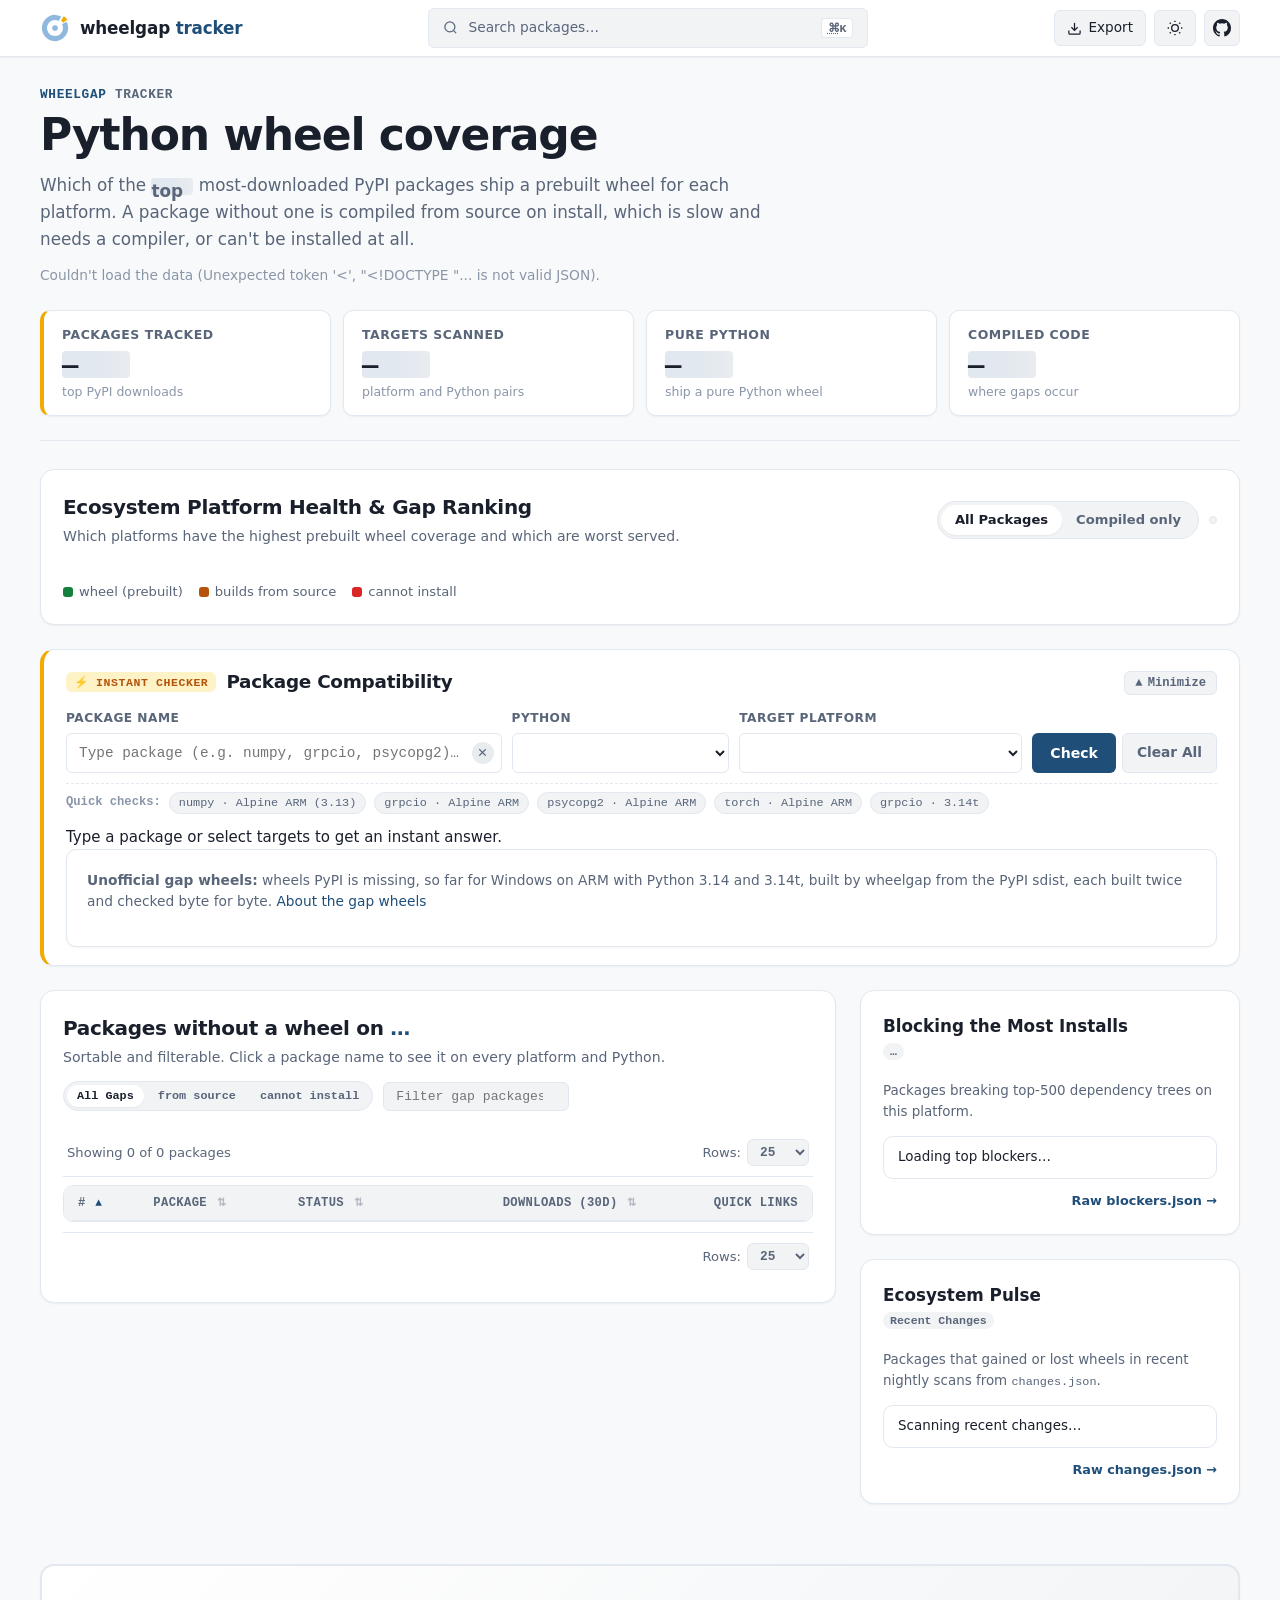
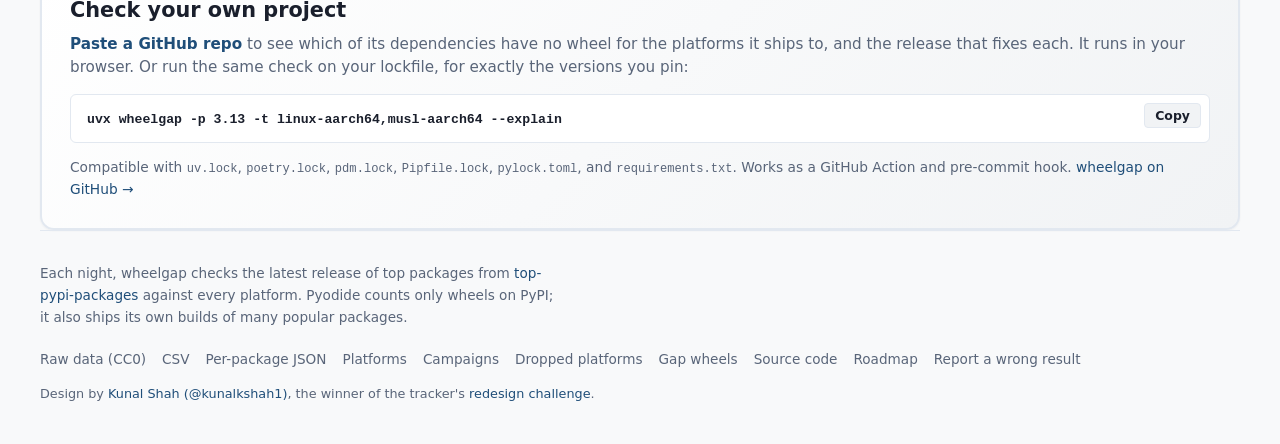
==== site/index.html @ 8df3d53a "feat: publish and display packages blocking the most top-500 installs (#93)" ====
<!doctype html>
<html lang="en">
<head>
  <meta charset="utf-8">
  <meta name="viewport" content="width=device-width, initial-scale=1">
  <meta http-equiv="Content-Security-Policy" content="default-src 'self'; img-src 'self' data:; style-src 'self' 'unsafe-inline'; script-src 'self'; connect-src 'self'; base-uri 'none'; form-action 'none'">
  <title>Python Wheel Coverage</title>
  <meta name="description" content="Which of the top 5,000 PyPI packages ship a prebuilt wheel for Linux ARM, Alpine, Windows on ARM, macOS, free-threaded Python and Pyodide. Updated nightly by wheelgap.">
  <link rel="stylesheet" href="home.css">
  <link rel="icon" href="favicon.svg" type="image/svg+xml">
  <link rel="apple-touch-icon" href="apple-touch-icon.png">
  <meta property="og:type" content="website">
  <meta property="og:title" content="Python Wheel Coverage">
  <meta property="og:description" content="Which of the top 5,000 PyPI packages ship a prebuilt wheel for Linux ARM, Alpine, Windows on ARM, macOS, free-threaded Python and Pyodide. Updated nightly.">
  <meta property="og:url" content="https://wheelgap.github.io/tracker/">
  <meta property="og:image" content="https://wheelgap.github.io/tracker/og.png">
  <meta property="og:image:width" content="1280">
  <meta property="og:image:height" content="640">
  <meta property="og:image:alt" content="wheelgap tracker: wheel coverage for the 5,000 most downloaded PyPI packages, across 42 platforms and Pythons.">
  <meta name="twitter:card" content="summary_large_image">
</head>
<body>
  <!-- Accessibility skip link -->
  <a href="#health-hub" class="skip-link">Skip to main content</a>

  <!-- Top Sticky Navigation Bar -->
  <header class="topbar">
    <div class="topbar-inner">
      <div class="brand">
        <a href="https://github.com/wheelgap/wheelgap" class="logo-link" title="wheelgap on GitHub">
          <svg class="brand-icon" viewBox="0 0 64 64" width="30" height="30" aria-hidden="true">
            <path d="M56.72,18.85 A28,28 0 1 1 45.15,7.28 L39.98,16.99 A17,17 0 1 0 47.01,24.02 Z" fill="#8fb8de"/>
            <path d="M50.86,6.99 A28,28 0 0 1 58.41,14.54 L49.29,20.69 A17,17 0 0 0 44.71,16.11 Z" fill="#f2a900"/>
            <circle cx="32" cy="32" r="6" fill="#8fb8de"/>
          </svg>
          <span class="brand-title">wheelgap <strong>tracker</strong></span>
        </a>
      </div>

      <!-- Quick Command Search Trigger -->
      <button class="cmd-trigger" id="cmd-trigger" type="button" aria-label="Search packages (Press Cmd+K or Ctrl+K)">
        <svg width="15" height="15" viewBox="0 0 24 24" fill="none" stroke="currentColor" stroke-width="2" aria-hidden="true">
          <circle cx="11" cy="11" r="8"/><line x1="21" y1="21" x2="16.65" y2="16.65"/>
        </svg>
        <span class="cmd-trigger-text">Search packages…</span>
        <kbd class="shortcut-kbd"><abbr title="Command or Control">⌘</abbr>K</kbd>
      </button>

      <!-- Utility Actions -->
      <div class="topbar-actions">
        <button class="action-btn" id="export-btn" type="button" title="Export data as CSV or JSON" aria-label="Export data">
          <svg width="15" height="15" viewBox="0 0 24 24" fill="none" stroke="currentColor" stroke-width="2" aria-hidden="true">
            <path d="M21 15v4a2 2 0 0 1-2 2H5a2 2 0 0 1-2-2v-4"/><polyline points="7 10 12 15 17 10"/><line x1="12" y1="15" x2="12" y2="3"/>
          </svg>
          <span class="action-label">Export</span>
        </button>

        <button class="action-btn" id="theme-toggle" type="button" title="Toggle dark/light theme" aria-label="Toggle theme">
          <svg id="theme-icon-sun" width="16" height="16" viewBox="0 0 24 24" fill="none" stroke="currentColor" stroke-width="2" aria-hidden="true">
            <circle cx="12" cy="12" r="5"/><line x1="12" y1="1" x2="12" y2="3"/><line x1="12" y1="21" x2="12" y2="23"/><line x1="4.22" y1="4.22" x2="5.64" y2="5.64"/><line x1="18.36" y1="18.36" x2="19.78" y2="19.78"/><line x1="1" y1="12" x2="3" y2="12"/><line x1="21" y1="12" x2="23" y2="12"/><line x1="4.22" y1="19.78" x2="5.64" y2="18.36"/><line x1="18.36" y1="5.64" x2="19.78" y2="4.22"/>
          </svg>
          <svg id="theme-icon-moon" width="16" height="16" viewBox="0 0 24 24" fill="none" stroke="currentColor" stroke-width="2" aria-hidden="true" style="display:none">
            <path d="M21 12.79A9 9 0 1 1 11.21 3 7 7 0 0 0 21 12.79z"/>
          </svg>
        </button>

        <a class="action-btn icon-only" href="https://github.com/wheelgap/tracker" target="_blank" rel="noopener" title="Source repository on GitHub" aria-label="GitHub Repository">
          <svg width="18" height="18" viewBox="0 0 24 24" fill="currentColor" aria-hidden="true">
            <path d="M12 0C5.37 0 0 5.37 0 12c0 5.3 3.44 9.8 8.2 11.39.6.11.82-.26.82-.58v-2.03c-3.34.73-4.04-1.61-4.04-1.61-.55-1.39-1.34-1.76-1.34-1.76-1.09-.75.08-.73.08-.73 1.21.08 1.85 1.24 1.85 1.24 1.07 1.84 2.81 1.31 3.5 1 .11-.78.42-1.31.76-1.61-2.67-.3-5.47-1.33-5.47-5.93 0-1.31.47-2.38 1.24-3.22-.12-.3-.54-1.52.12-3.18 0 0 1.01-.32 3.3 1.23a11.5 11.5 0 0 1 6.02 0c2.28-1.55 3.29-1.23 3.29-1.23.66 1.66.24 2.88.12 3.18.77.84 1.24 1.91 1.24 3.22 0 4.61-2.81 5.63-5.48 5.92.43.37.81 1.1.81 2.22v3.29c0 .32.22.7.82.58A12 12 0 0 0 24 12c0-6.63-5.37-12-12-12z"/>
          </svg>
        </a>
      </div>
    </div>
  </header>

  <div class="wrap main-wrap">
    <!-- Header Hero -->
    <header class="hero">
      <div class="hero-content">
        <p class="eyebrow"><a href="https://github.com/wheelgap/wheelgap">wheelgap</a> tracker</p>
        <h1 class="hero-title">Python wheel coverage</h1>
        <p class="lede">Which of the <strong id="n-packages"><span class="skeleton-text">top</span></strong> most-downloaded PyPI packages ship a prebuilt wheel for each platform. A package without one is compiled from source on install, which is slow and needs a compiler, or can't be installed at all.</p>
        <p class="meta" id="meta">Fetching scan data…</p>
        <p class="meta agreement-banner" id="agreement" hidden></p>
      </div>

      <!-- Live Executive KPI Summary Cards (All 100% Dynamically Calculated) -->
      <div class="kpi-grid" id="kpi-grid">
        <div class="kpi-card highlight">
          <span class="kpi-label">Packages Tracked</span>
          <span class="kpi-val" id="kpi-packages"><span class="skeleton-text">—</span></span>
          <span class="kpi-sub">top PyPI downloads</span>
        </div>
        <div class="kpi-card">
          <span class="kpi-label">Targets Scanned</span>
          <span class="kpi-val" id="kpi-targets"><span class="skeleton-text">—</span></span>
          <span class="kpi-sub" id="kpi-targets-sub">platform and Python pairs</span>
        </div>
        <div class="kpi-card">
          <span class="kpi-label">Pure Python</span>
          <span class="kpi-val" id="kpi-pure"><span class="skeleton-text">—</span></span>
          <span class="kpi-sub" id="kpi-pure-pct">ship a pure Python wheel</span>
        </div>
        <div class="kpi-card">
          <span class="kpi-label">Compiled Code</span>
          <span class="kpi-val" id="kpi-compiled"><span class="skeleton-text">—</span></span>
          <span class="kpi-sub">where gaps occur</span>
        </div>
      </div>
    </header>

    <main>
      <!-- ====================================================================
           1. ECOSYSTEM HEALTH HUB & WORST-SERVED LEADERBOARD
           "High-level overall view at first glance"
           ==================================================================== -->
      <section class="panel-card health-hub-panel" id="health-hub" aria-labelledby="overview-title">
        <div class="section-head flex-wrap">
          <div class="title-with-desc">
            <h2 id="overview-title">Ecosystem Platform Health & Gap Ranking</h2>
            <p class="section-sub" id="pure-note">Which platforms have the highest prebuilt wheel coverage and which are worst served.</p>
          </div>

          <div class="matrix-controls-row">
            <!-- Universe Toggle -->
            <div class="view-toggles" role="group" aria-label="Matrix universe toggle">
              <button type="button" class="toggle-btn active" id="btn-show-all" aria-pressed="true">All Packages</button>
              <button type="button" class="toggle-btn" id="btn-show-compiled" aria-pressed="false">Compiled only</button>
            </div>

            <!-- Python Version Tabs -->
            <div class="tabs" role="tablist" aria-label="Python version selector" id="python-tabs">
              <!-- Dynamically populated -->
            </div>
          </div>
        </div>

        <!-- Ranked Platform Cards Deck (Ranked Worst to Best Served) -->
        <div class="platform-leaderboard" id="platform-leaderboard" aria-live="polite">
          <!-- Dynamically populated with cards ranked by coverage/gaps -->
        </div>

        <!-- Status Legend with Dual Cues -->
        <div class="legend" aria-label="Status legend">
          <span class="legend-tag tag-wheel"><i class="sw sw-wheel" aria-hidden="true"></i> wheel (prebuilt)</span>
          <span class="legend-tag tag-bundled" id="legend-bundled" hidden><i class="sw sw-bundled" aria-hidden="true"></i> bundled (Pyodide build)</span>
          <span class="legend-tag tag-source"><i class="sw sw-source" aria-hidden="true"></i> builds from source</span>
          <span class="legend-tag tag-missing"><i class="sw sw-missing" aria-hidden="true"></i> cannot install</span>
        </div>
        <p class="section-sub spark-note" id="trend-note"></p>

      </section>

      <!-- ====================================================================
           2. STREAMLINED INSTANT ANSWER OMNI-CHECKER (Collapsible One-Liner Info)
           "Does numpy have a wheel for Alpine ARM on Python 3.13?" -> Answered in 2s
           ==================================================================== -->
      <section class="panel-card omni-panel" id="omni-checker" aria-labelledby="omni-title">
        <div class="omni-header">
          <div class="omni-title-wrap">
            <span class="omni-badge">⚡ Instant Checker</span>
            <h2 id="omni-title" class="omni-title">Package Compatibility</h2>
          </div>

          <!-- One-Liner Strip: Visible when minimized, showing selected package verdict & quick actions -->
          <div class="omni-minimized-summary" id="omni-minimized-summary" hidden>
            <!-- Populated dynamically with one-liner verdict & quick actions -->
          </div>

          <div class="omni-header-actions">
            <button type="button" class="omni-toggle-btn" id="omni-toggle-btn" aria-expanded="true" title="Minimize or expand instant checker controls">
              <span id="omni-toggle-icon">▲</span> <span id="omni-toggle-text">Minimize</span>
            </button>
          </div>
        </div>

        <div class="omni-collapsible-body" id="omni-body">
          <form class="omni-form" id="search-form">
            <!-- Package Search & Autocomplete with Clear Button (No heavy 5000-option datalist) -->
            <div class="omni-field omni-pkg-field">
              <label for="search" class="omni-label">Package Name</label>
              <div class="autocomplete-wrapper">
                <input id="search" placeholder="Type package (e.g. numpy, grpcio, psycopg2)…" autocomplete="off" spellcheck="false">
                <button type="button" class="search-clear-btn" id="search-clear-btn" aria-label="Clear package input" title="Clear input">✕</button>
                <div class="autocomplete-menu" id="search-autocomplete" hidden></div>
              </div>
            </div>

            <!-- Python Version Selector -->
            <div class="omni-field omni-py-field">
              <label for="omni-python-select" class="omni-label">Python</label>
              <select id="omni-python-select" class="omni-select" aria-label="Select Python version">
                <!-- Dynamically populated: 3.13, 3.14, 3.14t, 3.15, 3.15t -->
              </select>
            </div>

            <!-- Platform Selector -->
            <div class="omni-field omni-pl-field">
              <label for="omni-platform-select" class="omni-label">Target Platform</label>
              <select id="omni-platform-select" class="omni-select" aria-label="Select target platform">
                <!-- Dynamically populated: Alpine ARM64, Linux x86_64, Windows ARM64, etc. -->
              </select>
            </div>

            <!-- Look Up & Clear All Buttons -->
            <div class="omni-field omni-action-field">
              <label class="omni-label" style="visibility:hidden">Action</label>
              <div class="omni-actions-group">
                <button type="submit" class="btn-primary omni-btn" id="omni-submit-btn">Check</button>
                <button type="button" class="btn-secondary omni-btn omni-reset-btn" id="omni-reset-btn" title="Clear package and reset all filters">Clear All</button>
              </div>
            </div>
          </form>

          <!-- Fast Presets for Core Questions -->
          <div class="omni-presets" id="omni-presets">
            <span class="preset-label">Quick checks:</span>
            <button type="button" class="preset-chip" data-pkg="numpy" data-py="3.13" data-pl="musl-aarch64">numpy · Alpine ARM (3.13)</button>
            <button type="button" class="preset-chip" data-pkg="grpcio" data-py="3.13" data-pl="musl-aarch64">grpcio · Alpine ARM</button>
            <button type="button" class="preset-chip" data-pkg="psycopg2" data-py="3.13" data-pl="musl-aarch64">psycopg2 · Alpine ARM</button>
            <button type="button" class="preset-chip" data-pkg="torch" data-py="3.13" data-pl="musl-aarch64">torch · Alpine ARM</button>
            <button type="button" class="preset-chip" data-pkg="grpcio" data-py="3.14t" data-pl="musl-aarch64">grpcio · 3.14t</button>
          </div>

          <!-- The Instant Visual Answer Card (One-Liner / Compact High-Density Verdict) -->
          <div class="omni-answer-card" id="omni-answer" aria-live="polite">
            <div class="omni-answer-placeholder">Type a package or select targets to get an instant answer.</div>
          </div>
        </div>

        <aside class="card" aria-label="Unofficial gap wheels">
          <p class="sub"><strong>Unofficial gap wheels:</strong> wheels PyPI is missing, so far for Windows on ARM with
            Python 3.14 and 3.14t, built by wheelgap from the PyPI sdist, each built twice and checked byte for byte.
            <a href="https://wheelgap.github.io/wheels/">About the gap wheels</a></p>
        </aside>

        <!-- Standalone Matrix Card View (Expandable if requested) -->
        <div id="lookup" aria-live="polite"></div>
      </section>

      <!-- ====================================================================
           3. EXPLORER & ECOSYSTEM PULSE: Two-Column Split Layout
           Interactive Data Table with 2026 Enterprise Pagination + Recent Changes
           ==================================================================== -->
      <div class="content-split-grid">
        <!-- Package Gaps Data Table Section -->
        <section class="panel-card explorer-panel" aria-labelledby="gaps-title">
          <div class="section-head flex-wrap">
            <div class="title-with-desc">
              <h2 id="gaps-title">Packages without a wheel on <span id="gaps-platform" class="highlight-target">…</span></h2>
              <p class="section-sub">Sortable and filterable. Click a package name to see it on every platform and Python.</p>
            </div>

            <!-- Mobile Quick Tools (Merged into grid on mobile to save space) -->
            <div class="mobile-quick-toolbar" id="mobile-quick-toolbar">
              <span class="mobile-quick-label">Quick Links:</span>
              <a href="#agreement" class="mobile-quick-chip" id="mobile-link-pip">Pip Check</a>
              <a href="#pulse-title" class="mobile-quick-chip" id="mobile-link-pulse">Recent Changes</a>
              <a href="#health-hub" class="mobile-quick-chip" id="mobile-link-trends">Trends</a>
            </div>

            <!-- Table Filter Toolbar -->
            <div class="filter-toolbar">
              <div class="status-filter-pills" role="radiogroup" aria-label="Filter by gap status">
                <button type="button" class="pill-filter active" data-filter="all" aria-checked="true" id="filter-pill-all">All Gaps</button>
                <button type="button" class="pill-filter pill-source" data-filter="source" aria-checked="false" id="filter-pill-source">from source</button>
                <button type="button" class="pill-filter pill-missing" data-filter="missing" aria-checked="false" id="filter-pill-missing">cannot install</button>
              </div>
              <div class="table-search-box">
                <input type="search" id="gaps-search" placeholder="Filter gap packages by name…" aria-label="Filter gap packages by name" autocomplete="off" spellcheck="false">
              </div>
            </div>
          </div>

          <!-- Enterprise Pagination Controls (Top Bar) -->
          <div class="pagination-bar top-pagination" id="pagination-top">
            <span class="pagination-info" id="pagination-info-top">Showing 0 of 0 packages</span>
            <div class="pagination-controls" id="pagination-buttons-top"></div>
            <div class="page-size-selector">
              <label for="page-size-top">Rows:</label>
              <select id="page-size-top" class="page-size-select">
                <option value="25" selected>25</option>
                <option value="50">50</option>
                <option value="100">100</option>
                <option value="all">All</option>
              </select>
            </div>
          </div>

          <!-- The Table -->
          <div class="table-wrapper">
            <table class="packages-table" id="packages-table">
              <thead>
                <tr>
                  <th scope="col" class="th-rank sortable" data-sort="rank" aria-sort="ascending"># <span class="sort-icon">▲</span></th>
                  <th scope="col" class="th-name sortable" data-sort="name">Package <span class="sort-icon">⇅</span></th>
                  <th scope="col" class="th-status sortable" data-sort="status">Status <span class="sort-icon">⇅</span></th>
                  <th scope="col" class="th-dl sortable" data-sort="downloads" style="text-align:right">Downloads (30d) <span class="sort-icon">⇅</span></th>
                  <th scope="col" class="th-actions" style="text-align:right">Quick Links</th>
                </tr>
              </thead>
              <tbody id="gaps" aria-live="polite">
                <!-- Dynamically populated table rows -->
              </tbody>
            </table>
          </div>

          <!-- Enterprise Pagination Controls (Bottom Bar) -->
          <div class="pagination-bar bottom-pagination" id="pagination-bottom">
            <span class="pagination-info" id="pagination-info-bottom"></span>
            <div class="pagination-controls" id="pagination-buttons-bottom"></div>
            <div class="page-size-selector">
              <label for="page-size-bottom">Rows:</label>
              <select id="page-size-bottom" class="page-size-select">
                <option value="25" selected>25</option>
                <option value="50">50</option>
                <option value="100">100</option>
                <option value="all">All</option>
              </select>
            </div>
          </div>

          <!-- Legacy button hook for backward compatibility -->
          <button class="more visually-hidden" id="more" hidden>Show more</button>
        </section>

        <!-- Sidebar Column: Ecosystem Pulse & Top Blockers -->
        <aside class="sidebar-col">
          <!-- Top Install Blockers (#93) -->
          <section class="panel-card blockers-card" id="blockers-card" aria-labelledby="blockers-title">
            <div class="section-head">
              <div class="title-with-desc">
                <h3 id="blockers-title" class="sub-heading">Blocking the Most Installs</h3>
                <span class="time-badge" id="blockers-target-badge">…</span>
              </div>
            </div>
            <p class="pulse-note" id="blockers-note">Packages breaking top-500 dependency trees on this platform.</p>
            <ol class="pulse-feed blockers-feed" id="blockers-feed">
              <li class="feed-placeholder">Loading top blockers…</li>
            </ol>
            <div class="pulse-footer">
              <a href="data/blockers.json" class="pulse-link" target="_blank" rel="noopener">Raw blockers.json →</a>
            </div>
          </section>

          <!-- Ecosystem Pulse (Recent Changes Feed) -->
          <section class="panel-card pulse-card" aria-labelledby="pulse-title">
            <div class="section-head">
              <div class="title-with-desc">
                <h3 id="pulse-title" class="sub-heading">Ecosystem Pulse</h3>
                <span class="time-badge">Recent Changes</span>
              </div>
            </div>
            <p class="pulse-note">Packages that gained or lost wheels in recent nightly scans from <code>changes.json</code>.</p>
            <ol class="pulse-feed" id="pulse-feed">
              <li class="feed-placeholder">Scanning recent changes…</li>
            </ol>
            <div class="pulse-footer">
              <a href="data/changes.json" class="pulse-link" target="_blank" rel="noopener">Raw changes.json →</a>
            </div>
          </section>
        </aside>
      </div>

      <!-- Build lab (site/lab.js fills it in from data/lab.json) -->
      <section class="panel-card lab-panel" aria-labelledby="lab-title" id="lab-section" hidden>
        <h2 id="lab-title">Build lab: no wheel, but does it build?</h2>
        <p class="section-sub" id="lab-note"></p>
        <ul class="lab-summary" id="lab-summary"></ul>
        <div class="matrix-scroll"><table class="matrix lab-table" id="lab-table"></table></div>
      </section>

      <!-- Call to Action Banner -->
      <section class="cta-banner">
        <div class="cta-header">
          <h2>Check your own project</h2>
          <p><strong><a href="check/">Paste a GitHub repo</a></strong> to see which of its dependencies have no wheel for the platforms it ships to, and the release that fixes each. It runs in your browser. Or run the same check on your lockfile, for exactly the versions you pin:</p>
        </div>
        <div class="command-block">
          <code>uvx wheelgap -p 3.13 -t linux-aarch64,musl-aarch64 --explain</code>
          <button class="btn-copy" id="cta-copy-btn" type="button" aria-label="Copy CLI command">Copy</button>
        </div>
        <p class="cta-support">Compatible with <code>uv.lock</code>, <code>poetry.lock</code>, <code>pdm.lock</code>, <code>Pipfile.lock</code>, <code>pylock.toml</code>, and <code>requirements.txt</code>. Works as a GitHub Action and pre-commit hook. <a href="https://github.com/wheelgap/wheelgap">wheelgap on GitHub →</a></p>
      </section>
    </main>

    <!-- Standard Accessible Footer -->
    <footer class="site-footer">
      <div class="footer-grid">
        <div class="footer-desc">
          <p>Each night, wheelgap checks the latest release of top packages from <a href="https://hugovk.dev/top-pypi-packages/">top-pypi-packages</a> against every platform. <span id="pyodide-note">Pyodide counts only wheels on PyPI; it also ships its own builds of many popular packages.</span></p>
        </div>
        <div class="footer-nav">
          <a href="data/coverage.json">Raw data (CC0)</a>
          <a href="data/coverage.csv">CSV</a>
          <a href="https://github.com/wheelgap/tracker#api-for-scripts-and-agents">Per-package JSON</a>
          <a href="platforms/">Platforms</a>
          <a href="campaigns/">Campaigns</a>
          <a href="drops/">Dropped platforms</a>
          <a href="https://wheelgap.github.io/wheels/">Gap wheels</a>
          <a href="https://github.com/wheelgap/tracker">Source code</a>
          <a href="https://github.com/wheelgap/wheelgap/discussions/43">Roadmap</a>
          <a href="https://github.com/wheelgap/wheelgap/issues/new?template=bug_report.yml">Report a wrong result</a>
        </div>
      </div>
      <p class="footer-credit">Design by <a href="https://github.com/kunalkshah1">Kunal Shah (@kunalkshah1)</a>, the winner of the tracker's <a href="https://github.com/wheelgap/wheelgap/discussions/154">redesign challenge</a>.</p>
    </footer>
  </div>

  <!-- Command Palette Modal (Cmd+K / Ctrl+K) -->
  <div class="cmd-overlay" id="cmd-overlay" role="dialog" aria-modal="true" aria-label="Package Quick Search" hidden>
    <div class="cmd-dialog">
      <div class="cmd-input-row">
        <svg class="cmd-search-icon" width="18" height="18" viewBox="0 0 24 24" fill="none" stroke="currentColor" stroke-width="2" aria-hidden="true">
          <circle cx="11" cy="11" r="8"/><line x1="21" y1="21" x2="16.65" y2="16.65"/>
        </svg>
        <input class="cmd-input" id="cmd-input" type="search" placeholder="Type package name (e.g. numpy, torch, grpcio)…" autocomplete="off" spellcheck="false">
        <button class="cmd-close-btn" id="cmd-close" type="button" aria-label="Close search">Esc</button>
      </div>
      <div class="cmd-results" id="cmd-results" role="listbox">
        <!-- Live autocomplete results -->
      </div>
      <div class="cmd-footer">
        <span><kbd>↑</kbd><kbd>↓</kbd> Navigate</span>
        <span><kbd>↵</kbd> Inspect</span>
        <span><kbd>Esc</kbd> Close</span>
      </div>
    </div>
  </div>

  <!-- Deep Inspection Slide-over Drawer -->
  <div class="drawer-backdrop" id="drawer-backdrop" hidden></div>
  <aside class="drawer" id="drawer" role="dialog" aria-modal="true" aria-labelledby="drawer-title" hidden>
    <div class="drawer-header">
      <div class="drawer-titles">
        <h3 id="drawer-title" class="drawer-heading">Package Details</h3>
        <span class="drawer-subtitle" id="drawer-subtitle">#0 by downloads</span>
      </div>
      <button class="drawer-close" id="drawer-close" type="button" aria-label="Close drawer">✕</button>
    </div>
    <div class="drawer-body" id="drawer-content">
      <!-- Full 42-target matrix, Why command, shields.io badge snippet -->
    </div>
  </aside>

  <!-- Export Dialog Modal -->
  <div class="modal-backdrop" id="export-backdrop" hidden>
    <div class="modal-card" role="dialog" aria-modal="true" aria-labelledby="export-modal-title">
      <div class="modal-header">
        <h3 id="export-modal-title">Export Wheelgap Data</h3>
        <button class="modal-close" id="export-close" type="button" aria-label="Close export dialog">✕</button>
      </div>
      <div class="modal-body">
        <p class="modal-desc">Download current wheelgap scan data for your CI/CD pipelines, compliance reports, or architecture audits.</p>
        <div class="export-options">
          <button class="export-tile" id="btn-export-csv" type="button">
            <span class="tile-icon">📊</span>
            <div class="tile-content">
              <strong>Export Filtered Gap View (CSV)</strong>
              <span>Current platform, version, and filter view as a clean spreadsheet</span>
            </div>
          </button>
          <button class="export-tile" id="btn-export-json" type="button">
            <span class="tile-icon">📄</span>
            <div class="tile-content">
              <strong>Export Filtered Gap View (JSON)</strong>
              <span>Clean JSON formatted for automation or scripting</span>
            </div>
          </button>
          <a class="export-tile" href="data/coverage.csv" download>
            <span class="tile-icon">🌐</span>
            <div class="tile-content">
              <strong>Download Full Coverage CSV</strong>
              <span>Every package across every target (full dataset)</span>
            </div>
          </a>
        </div>
      </div>
    </div>
  </div>

  <!-- Scripts -->
  <script src="logic.js"></script>
  <script src="app.js"></script>
  <script src="lab.js"></script>
</body>
</html>
---- site/home.css ----
/* ==========================================================================
   Wheelgap Tracker — "Precision" Enterprise Design System
   Zero external dependencies · Strict CSP compliant · WCAG AA accessible
   ========================================================================== */

/* `hidden` always hides, whatever display a class gives the element. */
[hidden] { display: none !important; }

:root {
  --navy: #1f4e79;
  --navy-dark: #143654;
  --navy-light: #2b689e;
  --amber: #f2a900;
  --amber-dark: #b45309;
  --amber-light: #fef3c7;

  --bg: #f8f9fa;
  --surface: #ffffff;
  --surface-alt: #f1f3f5;
  --surface-hover: #e9ecef;
  --text: #1a1f2c;
  --text-muted: #596579;
  --text-faint: #8a96a8;
  --line: #e2e8f0;
  --line-strong: #cbd5e1;
  --accent: #1f4e79;

  /* WCAG AA validated status colors (>= 4.5:1 text contrast) */
  --wheel: #15803d;
  --wheel-bg: #dcfce7;
  --bundled: #0e7490;
  --bundled-bg: #cffafe;
  --source: #b45309;
  --source-bg: #fef3c7;
  --missing: #dc2626;
  --missing-bg: #fee2e2;
  --unknown: #64748b;
  --unknown-bg: #f1f5f9;

  --bar-bg: #e2e8f0;
  --radius-sm: 6px;
  --radius: 10px;
  --radius-lg: 14px;
  --radius-full: 9999px;

  --mono: ui-monospace, "SF Mono", SFMono-Regular, Menlo, Consolas, "Liberation Mono", monospace;
  --sans: system-ui, -apple-system, "Segoe UI", Roboto, Helvetica, Arial, sans-serif;
  
  --shadow-sm: 0 1px 2px rgba(0, 0, 0, 0.05);
  --shadow: 0 1px 3px rgba(0, 0, 0, 0.08), 0 1px 2px rgba(0, 0, 0, 0.04);
  --shadow-md: 0 4px 6px -1px rgba(0, 0, 0, 0.08), 0 2px 4px -1px rgba(0, 0, 0, 0.04);
  --shadow-lg: 0 10px 15px -3px rgba(0, 0, 0, 0.1), 0 4px 6px -2px rgba(0, 0, 0, 0.05);
}

[data-theme="dark"],
@media (prefers-color-scheme: dark) {
  :root:not([data-theme="light"]) {
    --bg: #0d1117;
    --surface: #161b22;
    --surface-alt: #1c2128;
    --surface-hover: #262c36;
    --text: #f0f6fc;
    --text-muted: #8b949e;
    --text-faint: #6e7681;
    --line: #30363d;
    --line-strong: #444c56;
    --accent: #58a6ff;
    --navy: #58a6ff;
    --navy-dark: #388bfd;
    --amber: #f59e0b;
    --amber-dark: #d97706;

    --wheel: #22c55e;
    --wheel-bg: rgba(34, 197, 94, 0.15);
    --bundled: #22d3ee;
    --bundled-bg: rgba(34, 211, 238, 0.15);
    --source: #f59e0b;
    --source-bg: rgba(245, 158, 11, 0.15);
    --missing: #f87171;
    --missing-bg: rgba(248, 113, 113, 0.15);
    --unknown: #94a3b8;
    --unknown-bg: rgba(148, 163, 184, 0.15);

    --bar-bg: #21262d;
    --shadow-sm: 0 1px 2px rgba(0, 0, 0, 0.4);
    --shadow: 0 1px 3px rgba(0, 0, 0, 0.5);
    --shadow-md: 0 4px 8px rgba(0, 0, 0, 0.6);
    --shadow-lg: 0 10px 25px rgba(0, 0, 0, 0.7);
  }
}

[data-theme="dark"] {
  --bg: #0d1117;
  --surface: #161b22;
  --surface-alt: #1c2128;
  --surface-hover: #262c36;
  --text: #f0f6fc;
  --text-muted: #8b949e;
  --text-faint: #6e7681;
  --line: #30363d;
  --line-strong: #444c56;
  --accent: #58a6ff;
  --navy: #58a6ff;
  --navy-dark: #388bfd;
  --amber: #f59e0b;
  --amber-dark: #d97706;

  --wheel: #22c55e;
  --wheel-bg: rgba(34, 197, 94, 0.15);
  --bundled: #22d3ee;
  --bundled-bg: rgba(34, 211, 238, 0.15);
  --source: #f59e0b;
  --source-bg: rgba(245, 158, 11, 0.15);
  --missing: #f87171;
  --missing-bg: rgba(248, 113, 113, 0.15);
  --unknown: #94a3b8;
  --unknown-bg: rgba(148, 163, 184, 0.15);

  --bar-bg: #21262d;
  --shadow-sm: 0 1px 2px rgba(0, 0, 0, 0.4);
  --shadow: 0 1px 3px rgba(0, 0, 0, 0.5);
  --shadow-md: 0 4px 8px rgba(0, 0, 0, 0.6);
  --shadow-lg: 0 10px 25px rgba(0, 0, 0, 0.7);
}

/* ==========================================================================
   Base & Reset
   ========================================================================== */

*, *::before, *::after {
  box-sizing: border-box;
  margin: 0;
}

html {
  scroll-behavior: smooth;
  -webkit-text-size-adjust: 100%;
}

body {
  background: var(--bg);
  color: var(--text);
  font: 15px/1.55 var(--sans);
  min-height: 100vh;
  display: flex;
  flex-direction: column;
  transition: background-color 0.2s ease, color 0.2s ease;
}

a {
  color: var(--navy);
  text-decoration: none;
}
a:hover {
  text-decoration: underline;
}

code, pre {
  font-family: var(--mono);
  font-size: 0.88em;
}

button, input, select {
  font: inherit;
  color: inherit;
}

.visually-hidden {
  position: absolute;
  width: 1px;
  height: 1px;
  padding: 0;
  margin: -1px;
  overflow: hidden;
  clip: rect(0, 0, 0, 0);
  white-space: nowrap;
  border: 0;
}

.skip-link {
  position: fixed;
  top: 8px;
  left: 8px;
  z-index: 999;
  background: var(--navy);
  color: #ffffff;
  padding: 8px 16px;
  border-radius: var(--radius-sm);
  font-weight: 600;
  transform: translateY(-150%);
  transition: transform 0.15s ease;
}
.skip-link:focus {
  transform: translateY(0);
  outline: 2px solid var(--amber);
}

.wrap {
  width: 100%;
  max-width: 1240px;
  margin: 0 auto;
  padding: 0 20px;
}

/* Loading Skeleton */
.skeleton-text {
  display: inline-block;
  min-width: 2.5em;
  height: 1em;
  background: linear-gradient(90deg, var(--line) 25%, var(--surface-hover) 50%, var(--line) 75%);
  background-size: 200% 100%;
  animation: shimmer 1.5s infinite;
  border-radius: 4px;
  vertical-align: middle;
}
@keyframes shimmer {
  0% { background-position: 200% 0; }
  100% { background-position: -200% 0; }
}

/* ==========================================================================
   Top Navigation Bar
   ========================================================================== */

.topbar {
  position: sticky;
  top: 0;
  z-index: 40;
  background: var(--surface);
  border-bottom: 1px solid var(--line);
  box-shadow: var(--shadow-sm);
  transition: background-color 0.2s ease, border-color 0.2s ease;
}

.topbar-inner {
  max-width: 1240px;
  margin: 0 auto;
  padding: 0 20px;
  height: 56px;
  display: flex;
  align-items: center;
  justify-content: space-between;
  gap: 16px;
}

.brand {
  display: flex;
  align-items: center;
}

.logo-link {
  display: inline-flex;
  align-items: center;
  gap: 10px;
  color: var(--text);
  font-weight: 700;
  font-size: 1.05rem;
  letter-spacing: -0.01em;
}
.logo-link:hover {
  text-decoration: none;
}
.brand-icon {
  flex-shrink: 0;
}
.brand-title strong {
  font-weight: 600;
  color: var(--navy);
}

.cmd-trigger {
  flex: 1;
  max-width: 440px;
  display: inline-flex;
  align-items: center;
  gap: 10px;
  padding: 8px 14px;
  background: var(--surface-alt);
  border: 1px solid var(--line);
  border-radius: var(--radius-sm);
  color: var(--text-muted);
  font-size: 0.86rem;
  cursor: pointer;
  transition: all 0.15s ease;
}
.cmd-trigger:hover {
  background: var(--surface-hover);
  border-color: var(--line-strong);
  color: var(--text);
}
.cmd-trigger:focus-visible {
  outline: 2px solid var(--amber);
  outline-offset: 1px;
}
.cmd-trigger-text {
  flex: 1;
  text-align: left;
}
.shortcut-kbd {
  font: 600 0.72rem var(--mono);
  padding: 2px 6px;
  background: var(--surface);
  border: 1px solid var(--line);
  border-radius: 4px;
  color: var(--text-muted);
}

.topbar-actions {
  display: flex;
  align-items: center;
  gap: 8px;
}

.action-btn {
  display: inline-flex;
  align-items: center;
  gap: 6px;
  height: 36px;
  padding: 0 12px;
  background: var(--surface-alt);
  border: 1px solid var(--line);
  border-radius: var(--radius-sm);
  color: var(--text);
  font-size: 0.85rem;
  font-weight: 500;
  cursor: pointer;
  transition: all 0.15s ease;
}
.action-btn:hover {
  background: var(--surface-hover);
  border-color: var(--line-strong);
  text-decoration: none;
}
.action-btn:focus-visible {
  outline: 2px solid var(--amber);
}
.action-btn.icon-only {
  padding: 0;
  width: 36px;
  justify-content: center;
}

/* ==========================================================================
   Hero Section & KPIs
   ========================================================================== */

.hero {
  padding: 32px 0 24px;
  border-bottom: 1px solid var(--line);
  margin-bottom: 28px;
}

.eyebrow {
  margin: 0;
  font: 600 0.8rem/1 var(--mono);
  letter-spacing: 0.05em;
  text-transform: uppercase;
  color: var(--text-muted);
}

.hero-title {
  font-size: clamp(2rem, 4vw, 2.75rem);
  font-weight: 800;
  line-height: 1.15;
  letter-spacing: -0.025em;
  margin: 8px 0 12px;
}

.lede {
  max-width: 68ch;
  font-size: 1.05rem;
  color: var(--text-muted);
  line-height: 1.6;
}

.meta {
  margin-top: 12px;
  color: var(--text-faint);
  font-size: 0.86rem;
}

.agreement-banner {
  margin-top: 8px;
  padding: 8px 12px;
  background: var(--surface-alt);
  border-left: 3px solid var(--wheel);
  border-radius: 0 var(--radius-sm) var(--radius-sm) 0;
  font-size: 0.84rem;
  color: var(--text);
}
.agreement-banner a {
  font-weight: 600;
  margin-left: 4px;
}

.kpi-grid {
  display: grid;
  grid-template-columns: repeat(auto-fit, minmax(210px, 1fr));
  gap: 12px;
  margin-top: 24px;
}

.kpi-card {
  background: var(--surface);
  border: 1px solid var(--line);
  border-radius: var(--radius);
  padding: 14px 18px;
  box-shadow: var(--shadow-sm);
  display: flex;
  flex-direction: column;
}
.kpi-card.highlight {
  border-left: 4px solid var(--amber);
}
.kpi-label {
  font-size: 0.78rem;
  font-weight: 600;
  text-transform: uppercase;
  letter-spacing: 0.04em;
  color: var(--text-muted);
}
.kpi-val {
  font: 700 1.7rem var(--mono);
  letter-spacing: -0.02em;
  font-variant-numeric: tabular-nums;
  margin: 4px 0 2px;
  color: var(--text);
}
.kpi-sub {
  font-size: 0.78rem;
  color: var(--text-faint);
}

/* ==========================================================================
   Panel Cards & Master Coverage Matrix
   ========================================================================== */

.panel-card {
  background: var(--surface);
  border: 1px solid var(--line);
  border-radius: var(--radius-lg);
  padding: 22px;
  box-shadow: var(--shadow-sm);
  margin-bottom: 24px;
}

.section-head {
  display: flex;
  flex-wrap: wrap;
  align-items: center;
  justify-content: space-between;
  gap: 12px;
  margin-bottom: 18px;
}

.title-with-desc h2 {
  font-size: 1.25rem;
  font-weight: 700;
  letter-spacing: -0.015em;
}
.section-sub {
  font-size: 0.88rem;
  color: var(--text-muted);
  margin-top: 3px;
}

.matrix-controls-row {
  display: flex;
  flex-wrap: wrap;
  align-items: center;
  gap: 10px;
}

.view-toggles {
  display: inline-flex;
  padding: 3px;
  background: var(--surface-alt);
  border: 1px solid var(--line);
  border-radius: var(--radius-full);
}
.toggle-btn {
  border: none;
  background: none;
  font-size: 0.82rem;
  font-weight: 600;
  padding: 5px 14px;
  border-radius: var(--radius-full);
  color: var(--text-muted);
  cursor: pointer;
  transition: all 0.15s ease;
}
.toggle-btn.active {
  background: var(--surface);
  color: var(--text);
  box-shadow: var(--shadow-sm);
}

.tabs {
  display: inline-flex;
  flex-wrap: wrap;
  gap: 4px;
  border: 1px solid var(--line);
  border-radius: var(--radius-full);
  padding: 3px;
  background: var(--surface-alt);
}
.tabs button {
  border: none;
  background: none;
  color: var(--text-muted);
  font: 600 0.84rem var(--mono);
  padding: 6px 14px;
  border-radius: var(--radius-full);
  cursor: pointer;
  transition: all 0.15s ease;
}
.tabs button:hover {
  color: var(--text);
}
.tabs button[aria-selected="true"] {
  background: var(--navy);
  color: #ffffff;
  box-shadow: var(--shadow-sm);
}

/* ==========================================================================
   Ecosystem Health Hub & Worst-Served Leaderboard Styles (Overview First)
   ========================================================================== */

.health-hub-panel {
  background: var(--surface);
  border: 1px solid var(--line);
}

.platform-leaderboard {
  display: grid;
  grid-template-columns: repeat(auto-fit, minmax(280px, 1fr));
  gap: 14px;
  margin: 16px 0;
}

@media (max-width: 640px) {
  .platform-leaderboard {
    grid-template-columns: 1fr;
    gap: 10px;
    margin: 12px 0;
  }
}

.leaderboard-card {
  background: var(--surface);
  border: 1px solid var(--line);
  border-radius: var(--radius);
  padding: 14px 16px;
  box-shadow: var(--shadow-sm);
  cursor: pointer;
  display: flex;
  flex-direction: column;
  gap: 8px;
  transition: all 0.15s ease;
  outline: none;
  position: relative;
  width: 100%;
}
.leaderboard-card:hover {
  border-color: var(--line-strong);
  box-shadow: var(--shadow-md);
  transform: translateY(-1px);
}
.leaderboard-card:focus-visible {
  outline: 2px solid var(--amber);
  outline-offset: 1px;
}
.leaderboard-card.active-platform-card {
  border: 2px solid var(--amber);
  background: var(--surface-alt);
  box-shadow: var(--shadow-md);
}

.card-top-row {
  display: flex;
  align-items: center;
  justify-content: space-between;
  gap: 6px;
}
.board-rank-pill {
  font: 700 0.72rem var(--mono);
  padding: 2px 8px;
  border-radius: var(--radius-full);
}
.sev-critical .board-rank-pill {
  background: var(--missing-bg);
  color: var(--missing);
}
.sev-warning .board-rank-pill {
  background: var(--source-bg);
  color: var(--source);
}
.sev-good .board-rank-pill {
  background: var(--wheel-bg);
  color: var(--wheel);
}
.active-indicator-pill {
  font: 600 0.7rem var(--mono);
  background: var(--amber);
  color: #ffffff;
  padding: 2px 7px;
  border-radius: var(--radius-full);
}

.board-platform-meta {
  display: flex;
  flex-direction: column;
  gap: 2px;
}
.board-pname {
  font-size: 1.05rem;
  font-weight: 700;
  letter-spacing: -0.01em;
  color: var(--text);
}
.board-pdesc {
  font: 400 0.75rem var(--mono);
  color: var(--text-muted);
}

.board-stat-row {
  display: flex;
  align-items: baseline;
  justify-content: space-between;
  margin: 2px 0;
}
.board-pct-block {
  display: flex;
  align-items: baseline;
  gap: 6px;
}
.board-pct {
  font: 800 1.55rem var(--mono);
  letter-spacing: -0.03em;
  font-variant-numeric: tabular-nums;
  color: var(--text);
}
.board-pct-sub {
  font-size: 0.76rem;
  color: var(--text-muted);
}
.board-gaps-block {
  text-align: right;
}
.board-gaps {
  font: 700 1.15rem var(--mono);
  color: var(--missing);
  font-variant-numeric: tabular-nums;
}
.board-gaps-sub {
  display: block;
  font-size: 0.72rem;
  color: var(--text-faint);
}

.board-bar {
  height: 10px;
  margin: 2px 0;
}

.board-footer-row {
  display: flex;
  align-items: center;
  justify-content: space-between;
  gap: 10px;
  padding-top: 6px;
  border-top: 1px solid var(--line);
}
.board-spark-wrap {
  width: 120px;
  height: 26px;
}
.board-delta {
  font: 600 0.74rem var(--mono);
}
.delta-up { color: var(--wheel); }
.delta-down { color: var(--missing); }

/* ==========================================================================
   Streamlined Instant Answer Omni-Checker (Collapsible & High Density)
   ========================================================================== */

.omni-panel {
  border-left: 4px solid var(--amber);
  background: var(--surface);
  position: relative;
  padding: 18px 22px;
  transition: padding 0.18s ease;
}
.omni-panel.is-minimized {
  padding: 9px 18px;
}

.omni-header {
  display: flex;
  align-items: center;
  justify-content: space-between;
  gap: 12px;
  margin-bottom: 12px;
  transition: margin 0.18s ease;
}
.omni-panel.is-minimized .omni-header {
  margin-bottom: 0;
}
.omni-title-wrap {
  display: flex;
  align-items: center;
  gap: 10px;
  flex-shrink: 0;
}
.omni-badge {
  font: 700 0.72rem var(--mono);
  text-transform: uppercase;
  letter-spacing: 0.05em;
  background: var(--amber-light);
  color: var(--amber-dark);
  padding: 3px 8px;
  border-radius: var(--radius-sm);
}
[data-theme="dark"] .omni-badge {
  background: rgba(245, 158, 11, 0.2);
  color: #fbbf24;
}
.omni-title {
  font-size: 1.15rem;
  font-weight: 700;
  letter-spacing: -0.015em;
}

/* Minimized One-Liner Summary Bar inside Header */
.omni-minimized-summary {
  display: flex;
  align-items: center;
  gap: 10px;
  flex: 1;
  min-width: 0;
  overflow: hidden;
}
.omni-minimized-summary[hidden] {
  display: none !important;
}
.mini-summary-pill {
  font: 700 0.74rem var(--mono);
  padding: 3px 8px;
  border-radius: 99px;
  white-space: nowrap;
  flex-shrink: 0;
}
.mini-summary-text {
  font-size: 0.86rem;
  color: var(--text);
  white-space: nowrap;
  overflow: hidden;
  text-overflow: ellipsis;
  min-width: 0;
}
.mini-summary-actions {
  display: inline-flex;
  align-items: center;
  gap: 6px;
  flex-shrink: 0;
  margin-left: auto;
}
.mini-btn {
  padding: 3px 9px !important;
  font-size: 0.75rem !important;
  height: 26px !important;
  line-height: 1 !important;
}
@media (max-width: 768px) {
  .omni-header {
    flex-wrap: wrap;
  }
  .omni-minimized-summary {
    order: 3;
    width: 100%;
    margin-top: 6px;
    flex-wrap: wrap;
  }
}

.omni-toggle-btn {
  all: unset;
  box-sizing: border-box;
  font: 600 0.76rem var(--mono);
  padding: 4px 10px;
  background: var(--surface-alt);
  border: 1px solid var(--line);
  border-radius: var(--radius-sm);
  color: var(--text-muted);
  cursor: pointer;
  display: inline-flex;
  align-items: center;
  gap: 5px;
  transition: all 0.12s ease;
}
.omni-toggle-btn:hover {
  background: var(--surface-hover);
  color: var(--text);
  border-color: var(--line-strong);
}

.omni-collapsible-body {
  transition: opacity 0.2s ease;
}
.omni-collapsible-body[hidden] {
  display: none;
}

.omni-form {
  display: grid;
  grid-template-columns: 2fr 1fr 1.3fr auto;
  gap: 10px;
  align-items: flex-end;
}
@media (max-width: 860px) {
  .omni-form {
    grid-template-columns: 1fr 1fr;
  }
  .omni-pkg-field,
  .omni-action-field {
    grid-column: span 2;
  }
}
@media (max-width: 520px) {
  .omni-form {
    grid-template-columns: 1fr;
  }
  .omni-pkg-field,
  .omni-py-field,
  .omni-pl-field,
  .omni-action-field {
    grid-column: span 1;
  }
}

.omni-field {
  display: flex;
  flex-direction: column;
  gap: 5px;
}
.omni-label {
  font-size: 0.76rem;
  font-weight: 600;
  text-transform: uppercase;
  letter-spacing: 0.04em;
  color: var(--text-muted);
}

/* Autocomplete input wrapper & clear button */
.autocomplete-wrapper {
  position: relative;
  display: flex;
  align-items: center;
  width: 100%;
}
.autocomplete-wrapper input {
  width: 100%;
  height: 40px;
  padding: 0 34px 0 12px;
  border: 1px solid var(--line);
  border-radius: var(--radius-sm);
  background: var(--surface);
  color: var(--text);
  font: 500 0.9rem var(--mono);
  transition: all 0.15s ease;
}
.autocomplete-wrapper input:focus {
  outline: 2px solid var(--amber);
  border-color: var(--amber);
}

.search-clear-btn {
  all: unset;
  box-sizing: border-box;
  position: absolute;
  right: 8px;
  top: 50%;
  transform: translateY(-50%);
  width: 22px;
  height: 22px;
  border-radius: 99px;
  background: var(--surface-hover);
  color: var(--text-muted);
  font-size: 0.78rem;
  font-weight: 700;
  display: flex;
  align-items: center;
  justify-content: center;
  cursor: pointer;
  transition: all 0.1s ease;
}
.search-clear-btn:hover {
  background: var(--line-strong);
  color: var(--text);
}
.search-clear-btn[hidden] {
  display: none;
}

.omni-select {
  height: 40px;
  padding: 0 10px;
  border: 1px solid var(--line);
  border-radius: var(--radius-sm);
  background: var(--surface);
  color: var(--text);
  font: 500 0.88rem var(--mono);
  font-size: 16px; /* Prevents auto-zoom on mobile Safari */
  cursor: pointer;
  transition: all 0.15s ease;
  width: 100%;
}
@media (min-width: 641px) {
  .omni-select {
    font-size: 0.86rem;
  }
}
.omni-select:focus {
  outline: 2px solid var(--amber);
  border-color: var(--amber);
}
.omni-btn {
  height: 40px;
  padding: 0 16px;
  font-size: 0.88rem;
  font-weight: 600;
  background: var(--navy);
  color: #ffffff;
  border: none;
  border-radius: var(--radius-sm);
  cursor: pointer;
  white-space: nowrap;
}
.omni-btn:hover {
  opacity: 0.92;
}

.omni-actions-group {
  display: flex;
  align-items: center;
  gap: 6px;
}

.btn-secondary {
  height: 40px;
  padding: 0 14px;
  font-size: 0.86rem;
  font-weight: 600;
  background: var(--surface-alt);
  color: var(--text-muted);
  border: 1px solid var(--line);
  border-radius: var(--radius-sm);
  cursor: pointer;
  white-space: nowrap;
  transition: all 0.12s ease;
}
.btn-secondary:hover {
  background: var(--surface-hover);
  color: var(--text);
  border-color: var(--line-strong);
}

/* Fast Presets */
.omni-presets {
  display: flex;
  flex-wrap: wrap;
  align-items: center;
  gap: 6px 8px;
  margin-top: 10px;
  padding-top: 8px;
  border-top: 1px dashed var(--line);
}
.preset-label {
  font-size: 0.76rem;
  color: var(--text-faint);
  font-weight: 600;
  font-family: var(--mono);
}
.preset-chip {
  all: unset;
  box-sizing: border-box;
  font: 500 0.74rem var(--mono);
  background: var(--surface-alt);
  border: 1px solid var(--line);
  padding: 3px 9px;
  border-radius: var(--radius-full);
  color: var(--text-muted);
  cursor: pointer;
  transition: all 0.12s ease;
}
.preset-chip:hover {
  background: var(--surface-hover);
  color: var(--text);
  border-color: var(--line-strong);
}
.preset-chip:focus-visible {
  outline: 2px solid var(--amber);
}

/* Autocomplete Dropdown Menu (Touch & Mobile Friendly) */
.autocomplete-menu {
  position: absolute;
  top: calc(100% + 4px);
  left: 0;
  right: 0;
  background: var(--surface);
  border: 1px solid var(--line);
  border-radius: var(--radius);
  box-shadow: var(--shadow-lg);
  max-height: 240px;
  overflow-y: auto;
  z-index: 60;
  padding: 4px;
}
.autocomplete-item {
  display: flex;
  align-items: center;
  justify-content: space-between;
  padding: 8px 12px;
  min-height: 38px;
  border-radius: var(--radius-sm);
  cursor: pointer;
  font-size: 0.86rem;
}
.autocomplete-item:hover,
.autocomplete-item.selected,
.autocomplete-item:focus {
  background: var(--surface-alt);
  outline: none;
}
.autocomplete-name {
  font-weight: 600;
  font-family: var(--mono);
}

/* ==========================================================================
   High-Density One-Liner Verdict Bar (Maximum Information in Minimum Words)
   ========================================================================== */

.omni-answer-card {
  margin-top: 12px;
}

.verdict-bar {
  display: flex;
  flex-wrap: wrap;
  align-items: center;
  justify-content: space-between;
  gap: 10px 14px;
  padding: 12px 16px;
  border-radius: var(--radius);
  border: 1.5px solid transparent;
  box-shadow: var(--shadow-sm);
  transition: all 0.15s ease;
}

.verdict-wheel {
  background: var(--wheel-bg);
  border-color: var(--wheel);
}
.verdict-bundled {
  background: var(--bundled-bg);
  border-color: var(--bundled);
}
.verdict-source {
  background: var(--source-bg);
  border-color: var(--source);
}
.verdict-missing {
  background: var(--missing-bg);
  border-color: var(--missing);
}
.verdict-unknown,
.verdict-notfound,
.verdict-na,
.verdict-placeholder {
  background: var(--surface-alt);
  border-color: var(--line);
}

.verdict-pill-wrap {
  display: flex;
  align-items: center;
}
.verdict-status-pill {
  font: 700 0.76rem var(--mono);
  padding: 3px 9px;
  border-radius: var(--radius-full);
  color: #ffffff;
  white-space: nowrap;
}

.verdict-text-block {
  flex: 1;
  min-width: 240px;
  font-size: 0.88rem;
  line-height: 1.4;
  color: var(--text);
}
.verdict-pkg-title {
  font-family: var(--mono);
  font-weight: 700;
  margin-right: 4px;
}
.verdict-pkg-title small {
  font-weight: normal;
  color: var(--text-faint);
}
.verdict-summary {
  display: inline;
}
.verdict-meta-inline {
  display: inline-block;
  margin-left: 6px;
  font: 600 0.72rem var(--mono);
  color: var(--text-muted);
  opacity: 0.85;
}

.verdict-bar-actions {
  display: flex;
  flex-wrap: wrap;
  align-items: center;
  gap: 6px;
}

.vbtn {
  all: unset;
  box-sizing: border-box;
  display: inline-flex;
  align-items: center;
  gap: 4px;
  padding: 5px 10px;
  border-radius: var(--radius-sm);
  font: 600 0.76rem var(--sans);
  cursor: pointer;
  background: var(--surface);
  border: 1px solid var(--line);
  color: var(--text);
  box-shadow: var(--shadow-sm);
  white-space: nowrap;
  transition: all 0.12s ease;
}
.vbtn:hover {
  background: var(--surface-hover);
  border-color: var(--line-strong);
  text-decoration: none;
}
.vbtn-filter {
  background: var(--navy);
  color: #ffffff;
  border-color: var(--navy);
}
.vbtn-filter:hover {
  opacity: 0.92;
}

.verdict-placeholder {
  display: flex;
  align-items: center;
  gap: 10px;
  color: var(--text-muted);
  font-size: 0.84rem;
}
.placeholder-icon {
  font-size: 1.2rem;
}

/* Progress bar */
.bar {
  display: flex;
  height: 18px;
  border-radius: var(--radius-full);
  overflow: hidden;
  background: var(--bar-bg);
}
.bar span {
  display: block;
  height: 100%;
  transition: width 0.4s ease-out;
}

.b-wheel { background: var(--wheel); }
.b-bundled { background: var(--bundled); }
.b-source { background: var(--source); }
.b-missing { background: var(--missing); }
.b-unknown { background: var(--unknown); }

/* Legend */
.legend {
  display: flex;
  flex-wrap: wrap;
  gap: 8px 16px;
  margin-top: 14px;
}
.legend-tag {
  display: inline-flex;
  align-items: center;
  gap: 6px;
  font-size: 0.82rem;
  color: var(--text-muted);
}
.sw {
  display: inline-block;
  width: 10px;
  height: 10px;
  border-radius: 3px;
}
.sw-wheel { background: var(--wheel); }
.sw-bundled { background: var(--bundled); }
.sw-source { background: var(--source); }
.sw-missing { background: var(--missing); }

/* ==========================================================================
   Content Split Layout (Table & Sidebar)
   ========================================================================== */

.content-split-grid {
  display: grid;
  grid-template-columns: 1fr 380px;
  gap: 24px;
  align-items: start;
}

@media (max-width: 960px) {
  .content-split-grid {
    grid-template-columns: 1fr;
  }
}

.highlight-target {
  color: var(--navy);
  font-weight: 700;
}

.filter-toolbar {
  display: flex;
  flex-wrap: wrap;
  align-items: center;
  gap: 10px;
}

.status-filter-pills {
  display: inline-flex;
  gap: 4px;
  background: var(--surface-alt);
  padding: 3px;
  border-radius: var(--radius-full);
  border: 1px solid var(--line);
}
.pill-filter {
  border: none;
  background: none;
  font: 600 0.74rem var(--mono);
  padding: 4px 10px;
  border-radius: var(--radius-full);
  color: var(--text-muted);
  cursor: pointer;
  transition: all 0.12s ease;
}
.pill-filter.active {
  background: var(--surface);
  color: var(--text);
  box-shadow: var(--shadow-sm);
}
.pill-filter.pill-source.active {
  background: var(--source);
  color: #ffffff;
}
.pill-filter.pill-missing.active {
  background: var(--missing);
  color: #ffffff;
}

.table-search-box input {
  padding: 6px 12px;
  border: 1px solid var(--line);
  border-radius: var(--radius-sm);
  background: var(--surface-alt);
  font: 0.82rem var(--mono);
  color: var(--text);
  min-width: 180px;
}
.table-search-box input:focus {
  outline: 2px solid var(--amber);
  background: var(--surface);
}

/* ==========================================================================
   Enterprise Pagination Controls
   ========================================================================== */

.pagination-bar {
  display: flex;
  flex-wrap: wrap;
  align-items: center;
  justify-content: space-between;
  gap: 12px;
  padding: 10px 4px;
}
.top-pagination {
  border-bottom: 1px solid var(--line);
  margin-bottom: 8px;
}
.bottom-pagination {
  border-top: 1px solid var(--line);
  margin-top: 10px;
}

.pagination-info {
  font-size: 0.82rem;
  color: var(--text-muted);
  font-variant-numeric: tabular-nums;
}

.pagination-controls {
  display: inline-flex;
  align-items: center;
  gap: 4px;
}

.page-btn {
  border: 1px solid var(--line);
  background: var(--surface);
  color: var(--text);
  font: 600 0.78rem var(--mono);
  padding: 5px 9px;
  border-radius: var(--radius-sm);
  cursor: pointer;
  transition: all 0.12s ease;
  min-width: 32px;
  text-align: center;
}
.page-btn:hover:not(:disabled) {
  background: var(--surface-hover);
  border-color: var(--line-strong);
}
.page-btn.active {
  background: var(--navy);
  border-color: var(--navy);
  color: #ffffff;
}
.page-btn:disabled {
  opacity: 0.35;
  cursor: not-allowed;
}

.page-ellipsis {
  padding: 0 4px;
  color: var(--text-faint);
  font-size: 0.8rem;
}

.page-size-selector {
  display: inline-flex;
  align-items: center;
  gap: 6px;
  font-size: 0.82rem;
  color: var(--text-muted);
}
.page-size-select {
  padding: 4px 8px;
  border: 1px solid var(--line);
  border-radius: var(--radius-sm);
  background: var(--surface-alt);
  font: 600 0.8rem var(--mono);
  cursor: pointer;
}

/* ==========================================================================
   Packages Table
   ========================================================================== */

.table-wrapper {
  overflow-x: auto;
  border: 1px solid var(--line);
  border-radius: var(--radius);
  background: var(--surface);
}

.packages-table {
  width: 100%;
  border-collapse: collapse;
  font-size: 0.86rem;
}
.packages-table th,
.packages-table td {
  padding: 10px 14px;
  text-align: left;
  border-bottom: 1px solid var(--line);
}
.packages-table thead th {
  background: var(--surface-alt);
  font: 600 0.76rem var(--mono);
  color: var(--text-muted);
  text-transform: uppercase;
  letter-spacing: 0.03em;
  user-select: none;
  white-space: nowrap;
}
.packages-table thead th.sortable {
  cursor: pointer;
}
.packages-table thead th.sortable:hover {
  color: var(--text);
}
.sort-icon {
  margin-left: 2px;
  opacity: 0.4;
  font-size: 0.7rem;
}
.packages-table thead th[aria-sort] .sort-icon {
  opacity: 1;
  color: var(--navy);
}

.packages-table tbody tr {
  transition: background-color 0.1s ease;
}
.packages-table tbody tr:hover {
  background: var(--surface-alt);
}

.pkg-name-link {
  font: 600 0.92rem var(--mono);
  color: var(--text);
}
.pkg-name-link:hover {
  color: var(--navy);
}
.pkg-version {
  font: 400 0.78rem var(--mono);
  color: var(--text-faint);
  margin-left: 4px;
}
.pkg-rank {
  font: 0.82rem var(--mono);
  color: var(--text-faint);
  font-variant-numeric: tabular-nums;
}
.pkg-downloads {
  font: 0.82rem var(--mono);
  color: var(--text-muted);
  font-variant-numeric: tabular-nums;
}

.table-ext-link {
  font: 500 0.76rem var(--sans);
  color: var(--text-muted);
  padding: 3px 8px;
  border: 1px solid var(--line);
  border-radius: var(--radius-sm);
  display: inline-block;
  white-space: nowrap;
}
.table-ext-link:hover {
  background: var(--surface-hover);
  color: var(--text);
  text-decoration: none;
}

/* Mobile Quick Toolbar (Merged into grid on mobile) */
.mobile-quick-toolbar {
  display: none;
  align-items: center;
  flex-wrap: wrap;
  gap: 6px;
  padding: 8px 12px;
  background: var(--surface-alt);
  border: 1px solid var(--line);
  border-radius: var(--radius-sm);
  margin-bottom: 10px;
}
@media (max-width: 860px) {
  .mobile-quick-toolbar {
    display: flex;
  }
}
.mobile-quick-label {
  font: 700 0.72rem var(--mono);
  color: var(--text-muted);
  text-transform: uppercase;
}
.mobile-quick-chip {
  all: unset;
  box-sizing: border-box;
  font: 600 0.74rem var(--sans);
  padding: 3px 9px;
  background: var(--surface);
  border: 1px solid var(--line);
  border-radius: var(--radius-full);
  color: var(--text);
  cursor: pointer;
  text-decoration: none;
  transition: all 0.12s ease;
}
.mobile-quick-chip:hover {
  background: var(--surface-hover);
  color: var(--text);
  border-color: var(--line-strong);
}

/* Inline Expandable Row for Mobile & Compact View */
.row-expand-btn {
  all: unset;
  box-sizing: border-box;
  display: inline-flex;
  align-items: center;
  justify-content: center;
  width: 24px;
  height: 24px;
  border-radius: var(--radius-sm);
  background: var(--surface-alt);
  border: 1px solid var(--line);
  color: var(--text-muted);
  font-size: 0.72rem;
  cursor: pointer;
  margin-left: 4px;
  transition: all 0.12s ease;
}
.row-expand-btn:hover {
  background: var(--surface-hover);
  color: var(--text);
}
.gap-inline-row td {
  padding: 0 !important;
  background: var(--surface-alt);
  border-bottom: 2px solid var(--amber) !important;
}
.inline-compat-card {
  padding: 12px 14px;
  background: var(--surface-alt);
  display: flex;
  flex-direction: column;
  gap: 8px;
}
.inline-compat-head {
  font-size: 0.84rem;
  color: var(--text);
}
.inline-targets-pills {
  display: flex;
  flex-wrap: wrap;
  gap: 6px;
}
.inline-target-pill {
  font: 600 0.72rem var(--mono);
  padding: 3px 8px;
  border-radius: var(--radius-sm);
}
.inline-actions-row {
  display: flex;
  flex-wrap: wrap;
  align-items: center;
  justify-content: space-between;
  gap: 8px;
  margin-top: 4px;
  padding-top: 6px;
  border-top: 1px dashed var(--line);
}
.inline-cli-cmd {
  font: 500 0.76rem var(--mono);
  background: var(--surface);
  padding: 4px 8px;
  border: 1px solid var(--line);
  border-radius: var(--radius-sm);
  overflow-x: auto;
  max-width: 100%;
}
.inline-btns {
  display: flex;
  align-items: center;
  gap: 6px;
}

/* Status Badges */
.status {
  display: inline-flex;
  align-items: center;
  gap: 5px;
  font: 600 0.76rem var(--mono);
  padding: 3px 9px;
  border-radius: var(--radius-full);
  white-space: nowrap;
}
.status-icon {
  width: 10px;
  height: 10px;
  flex-shrink: 0;
}
.s-wheel { color: var(--wheel); background: var(--wheel-bg); }
.s-bundled { color: var(--bundled); background: var(--bundled-bg); }
.s-source { color: var(--source); background: var(--source-bg); }
.s-missing { color: var(--missing); background: var(--missing-bg); }
.s-unknown, .s-none { color: var(--unknown); background: var(--unknown-bg); }

/* ==========================================================================
   Sidebar: Ecosystem Pulse & Search
   ========================================================================== */

.sub-heading {
  font-size: 1.05rem;
  font-weight: 700;
}

.time-badge {
  font: 600 0.72rem var(--mono);
  padding: 2px 7px;
  background: var(--surface-alt);
  color: var(--text-muted);
  border-radius: var(--radius-full);
}

.pulse-note {
  font-size: 0.84rem;
  color: var(--text-muted);
  margin: 6px 0 14px;
}

.pulse-feed {
  list-style: none;
  padding: 0;
  margin: 0;
  border: 1px solid var(--line);
  border-radius: var(--radius);
  background: var(--surface);
  overflow: hidden;
  max-height: 380px;
  overflow-y: auto;
}
.pulse-feed li {
  padding: 10px 14px;
  border-bottom: 1px solid var(--line);
  font-size: 0.84rem;
  display: flex;
  align-items: flex-start;
  gap: 10px;
}
.pulse-feed li:last-child {
  border-bottom: none;
}
.pulse-icon {
  flex-shrink: 0;
  width: 18px;
  height: 18px;
  border-radius: var(--radius-full);
  display: flex;
  align-items: center;
  justify-content: center;
  font-size: 0.68rem;
  font-weight: 700;
  margin-top: 2px;
}
.icon-gain { background: var(--wheel-bg); color: var(--wheel); }
.icon-loss { background: var(--missing-bg); color: var(--missing); }

.pulse-content {
  flex: 1;
}
.pulse-pkg {
  font-weight: 600;
  font-family: var(--mono);
}
.pulse-meta {
  font-size: 0.74rem;
  color: var(--text-faint);
  display: block;
  margin-top: 2px;
}

.pulse-footer {
  margin-top: 10px;
  text-align: right;
}
.pulse-link {
  font: 600 0.8rem var(--sans);
  color: var(--navy);
}

/* Top Install Blockers (#93) */
.blockers-card {
  margin-bottom: 24px;
}
.blocker-row {
  display: flex;
  align-items: center;
  justify-content: space-between;
  gap: 8px;
}
.blocker-count-badge {
  font: 600 0.72rem var(--mono);
  color: var(--missing);
  background: var(--missing-bg);
  padding: 1px 6px;
  border-radius: 4px;
  white-space: nowrap;
}
a.blocker-ex {
  color: var(--text-muted);
  text-decoration: underline;
  text-decoration-color: var(--line);
}
a.blocker-ex:hover {
  color: var(--wheel);
}

/* Autocomplete Search Dropdown */
.autocomplete-wrapper {
  position: relative;
  flex: 1;
}
.autocomplete-menu {
  position: absolute;
  top: calc(100% + 4px);
  left: 0;
  right: 0;
  background: var(--surface);
  border: 1px solid var(--line);
  border-radius: var(--radius);
  box-shadow: var(--shadow-lg);
  max-height: 280px;
  overflow-y: auto;
  z-index: 50;
  padding: 4px;
}
.autocomplete-item {
  display: flex;
  align-items: center;
  justify-content: space-between;
  padding: 8px 12px;
  border-radius: var(--radius-sm);
  cursor: pointer;
  font-size: 0.86rem;
}
.autocomplete-item:hover,
.autocomplete-item.selected {
  background: var(--surface-alt);
}
.autocomplete-name {
  font-weight: 600;
  font-family: var(--mono);
}

.search {
  display: flex;
  gap: 8px;
  margin: 12px 0 16px;
}
.search input {
  width: 100%;
  font: 0.95rem var(--mono);
  padding: 10px 14px;
  background: var(--surface);
  border: 1px solid var(--line);
  border-radius: var(--radius-sm);
  color: var(--text);
}
.search input:focus {
  outline: 2px solid var(--amber);
  border-color: var(--amber);
}
.btn-primary {
  padding: 10px 18px;
  background: var(--navy);
  color: #ffffff;
  border: none;
  border-radius: var(--radius-sm);
  font-weight: 600;
  cursor: pointer;
  transition: opacity 0.15s ease;
}
.btn-primary:hover {
  opacity: 0.9;
}

/* Card */
.card {
  border: 1px solid var(--line);
  border-radius: var(--radius);
  background: var(--surface);
  padding: 20px;
  box-shadow: var(--shadow-sm);
}
.card h3 {
  font: 700 1.2rem var(--mono);
  margin-bottom: 4px;
}
.card .sub {
  color: var(--text-muted);
  font-size: 0.86rem;
  margin-bottom: 14px;
}
.matrix-scroll {
  overflow-x: auto;
  border: 1px solid var(--line);
  border-radius: var(--radius-sm);
}
.matrix {
  width: 100%;
  border-collapse: collapse;
  font-size: 0.84rem;
}
.matrix th,
.matrix td {
  padding: 7px 10px;
  text-align: left;
  border-top: 1px solid var(--line);
}
.matrix thead th {
  border-top: 0;
  background: var(--surface-alt);
  color: var(--text-muted);
  font: 600 0.76rem var(--mono);
}

.badge-snippet {
  margin-top: 18px;
  padding-top: 16px;
  border-top: 1px solid var(--line);
}
.badge-md {
  margin: 6px 0 10px;
  padding: 10px 12px;
  background: var(--surface-alt);
  border: 1px solid var(--line);
  border-radius: var(--radius-sm);
  font: 0.8rem var(--mono);
  word-break: break-all;
  white-space: pre-wrap;
}
.copy-badge {
  padding: 5px 12px;
  border: 1px solid var(--line);
  border-radius: var(--radius-sm);
  background: var(--surface);
  cursor: pointer;
  font-size: 0.84rem;
  font-weight: 600;
  color: var(--text);
}
.copy-badge:hover {
  background: var(--surface-hover);
}

/* Sparklines */
.spark {
  width: 100%;
  height: auto;
  overflow: visible;
}
.spark path {
  fill: none;
  stroke: var(--wheel);
  stroke-width: 2.2;
  stroke-linejoin: round;
  stroke-linecap: round;
}
.spark circle {
  fill: var(--wheel);
}

/* ==========================================================================
   Call To Action Banner
   ========================================================================== */

.cta-banner {
  margin-top: 36px;
  padding: 28px;
  background: linear-gradient(135deg, var(--surface) 0%, var(--surface-alt) 100%);
  border: 2px solid var(--line);
  border-radius: var(--radius-lg);
  box-shadow: var(--shadow-sm);
}
.cta-header h2 {
  font-size: 1.3rem;
  font-weight: 700;
  margin-bottom: 6px;
}
.cta-header p {
  color: var(--text-muted);
  font-size: 0.95rem;
  margin-bottom: 14px;
}
.command-block {
  position: relative;
  background: var(--surface);
  border: 1px solid var(--line);
  border-radius: var(--radius-sm);
  padding: 12px 50px 12px 16px;
  overflow-x: auto;
}
.command-block code {
  color: var(--text);
  font-weight: 600;
}
.btn-copy {
  position: absolute;
  top: 8px;
  right: 8px;
  padding: 4px 10px;
  font: 600 0.78rem var(--sans);
  background: var(--surface-alt);
  border: 1px solid var(--line);
  border-radius: 4px;
  color: var(--text);
  cursor: pointer;
}
.btn-copy:hover {
  background: var(--surface-hover);
}
.cta-support {
  margin-top: 14px;
  font-size: 0.86rem;
  color: var(--text-muted);
}

/* ==========================================================================
   Footer
   ========================================================================== */

.site-footer {
  margin-top: auto;
  border-top: 1px solid var(--line);
  padding: 32px 0 40px;
  color: var(--text-muted);
  font-size: 0.85rem;
}
.footer-grid {
  display: flex;
  flex-wrap: wrap;
  justify-content: space-between;
  gap: 20px;
}
.footer-desc {
  max-width: 60ch;
  line-height: 1.6;
}
.footer-nav {
  display: flex;
  flex-wrap: wrap;
  gap: 8px 16px;
}
.footer-nav a {
  color: var(--text-muted);
}
.footer-nav a:hover {
  color: var(--text);
}

/* ==========================================================================
   Modals & Drawers
   ========================================================================== */

.cmd-overlay,
.modal-backdrop,
.drawer-backdrop {
  position: fixed;
  inset: 0;
  background: rgba(0, 0, 0, 0.55);
  backdrop-filter: blur(2px);
  z-index: 100;
  display: flex;
  align-items: flex-start;
  justify-content: center;
  padding: 14vh 16px 20px;
  animation: fadeIn 0.15s ease-out;
}
.cmd-overlay[hidden],
.modal-backdrop[hidden],
.drawer-backdrop[hidden] {
  display: none;
}

@keyframes fadeIn {
  from { opacity: 0; }
  to { opacity: 1; }
}

.cmd-dialog,
.modal-card {
  width: 100%;
  max-width: 580px;
  background: var(--surface);
  border: 1px solid var(--line);
  border-radius: var(--radius-lg);
  box-shadow: var(--shadow-lg);
  overflow: hidden;
}

.cmd-input-row {
  display: flex;
  align-items: center;
  gap: 12px;
  padding: 14px 18px;
  border-bottom: 1px solid var(--line);
}
.cmd-search-icon {
  color: var(--text-muted);
  flex-shrink: 0;
}
.cmd-input {
  flex: 1;
  border: none;
  background: none;
  font: 1.05rem var(--mono);
  color: var(--text);
  outline: none;
}
.cmd-close-btn {
  font: 600 0.72rem var(--mono);
  padding: 3px 7px;
  border: 1px solid var(--line);
  background: var(--surface-alt);
  border-radius: 4px;
  color: var(--text-muted);
  cursor: pointer;
}

.cmd-results {
  max-height: 340px;
  overflow-y: auto;
  padding: 8px;
}
.cmd-result-item {
  display: flex;
  align-items: center;
  gap: 12px;
  padding: 10px 14px;
  border-radius: var(--radius-sm);
  cursor: pointer;
  font-size: 0.9rem;
}
.cmd-result-item:hover,
.cmd-result-item.selected {
  background: var(--surface-alt);
}
.cmd-res-rank {
  font: 0.78rem var(--mono);
  color: var(--text-faint);
  min-width: 3.5em;
}
.cmd-res-name {
  font: 600 0.92rem var(--mono);
  color: var(--text);
  flex: 1;
}

.cmd-footer {
  display: flex;
  gap: 16px;
  padding: 10px 18px;
  background: var(--surface-alt);
  border-top: 1px solid var(--line);
  font-size: 0.76rem;
  color: var(--text-faint);
}
.cmd-footer kbd {
  font: 600 0.72rem var(--mono);
  background: var(--surface);
  border: 1px solid var(--line);
  padding: 1px 5px;
  border-radius: 3px;
  color: var(--text-muted);
}

/* Slide-over Inspection Drawer */
.drawer {
  position: fixed;
  top: 0;
  right: 0;
  bottom: 0;
  width: min(540px, 92vw);
  background: var(--surface);
  border-left: 1px solid var(--line);
  box-shadow: var(--shadow-lg);
  z-index: 101;
  display: flex;
  flex-direction: column;
  transform: translateX(100%);
  transition: transform 0.25s cubic-bezier(0.16, 1, 0.3, 1);
}
.drawer:not([hidden]) {
  transform: translateX(0);
}
.drawer[hidden] {
  display: none;
}

.drawer-header {
  display: flex;
  align-items: center;
  justify-content: space-between;
  padding: 18px 22px;
  border-bottom: 1px solid var(--line);
  background: var(--surface);
}
.drawer-heading {
  font: 700 1.25rem var(--mono);
}
.drawer-subtitle {
  font-size: 0.82rem;
  color: var(--text-muted);
}
.drawer-close {
  width: 32px;
  height: 32px;
  display: flex;
  align-items: center;
  justify-content: center;
  border: 1px solid var(--line);
  border-radius: var(--radius-sm);
  background: var(--surface-alt);
  cursor: pointer;
  font-size: 0.95rem;
  color: var(--text-muted);
}
.drawer-close:hover {
  background: var(--surface-hover);
  color: var(--text);
}
.drawer-body {
  flex: 1;
  overflow-y: auto;
  padding: 22px;
}

/* Export Modal */
.modal-header {
  display: flex;
  align-items: center;
  justify-content: space-between;
  padding: 16px 20px;
  border-bottom: 1px solid var(--line);
}
.modal-close {
  border: none;
  background: none;
  font-size: 1.1rem;
  cursor: pointer;
  color: var(--text-muted);
}
.modal-body {
  padding: 20px;
}
.modal-desc {
  font-size: 0.88rem;
  color: var(--text-muted);
  margin-bottom: 16px;
}
.export-options {
  display: flex;
  flex-direction: column;
  gap: 10px;
}
.export-tile {
  all: unset;
  box-sizing: border-box;
  display: flex;
  align-items: center;
  gap: 14px;
  padding: 14px;
  border: 1px solid var(--line);
  border-radius: var(--radius);
  background: var(--surface-alt);
  cursor: pointer;
  transition: all 0.12s ease;
}
.export-tile:hover {
  background: var(--surface-hover);
  border-color: var(--line-strong);
}
.tile-icon {
  font-size: 1.5rem;
}
.tile-content strong {
  display: block;
  font-size: 0.92rem;
  color: var(--text);
}
.tile-content span {
  display: block;
  font-size: 0.78rem;
  color: var(--text-muted);
  margin-top: 2px;
}

/* ==========================================================================
   Responsive Adaptations
   ========================================================================== */

@media (max-width: 640px) {
  .hero {
    padding-top: 20px;
  }
  .cmd-trigger-text {
    display: none;
  }
  .shortcut-kbd {
    display: none;
  }
  .cmd-trigger {
    width: 36px;
    height: 36px;
    padding: 0;
    justify-content: center;
    border-radius: var(--radius-sm);
  }
  .action-label {
    display: none;
  }
  .action-btn {
    padding: 0;
    width: 36px;
    justify-content: center;
  }
}

/* Build lab section (site/lab.js) */
.lab-panel[hidden] { display: none; }
.lab-summary { list-style: none; margin: 0 0 14px; padding: 0; display: grid; gap: 8px; }
.lab-summary li { display: flex; flex-wrap: wrap; gap: 8px; align-items: center; }
.lab-summary .pname { min-width: 11em; font-family: var(--mono); font-size: 0.9rem; }
.lab-counts { display: flex; flex-wrap: wrap; gap: 6px; }
.lab-table td { vertical-align: top; }
.lab-table .ver { margin-left: 6px; color: var(--text-muted); font-size: 0.8rem; }
.lab-where { color: var(--text-muted); font-size: 0.8rem; }
.lab-where details { margin-top: 4px; }
.lab-where code { display: block; white-space: pre-wrap; overflow-wrap: anywhere; color: var(--text); }

/* Sparkline note under the platform cards, and the design credit in the footer */
.spark-note:empty { display: none; }
.spark-note { margin-top: 10px; }
.footer-credit { margin: 14px 0 0; font-size: 0.8rem; color: var(--text-muted); }
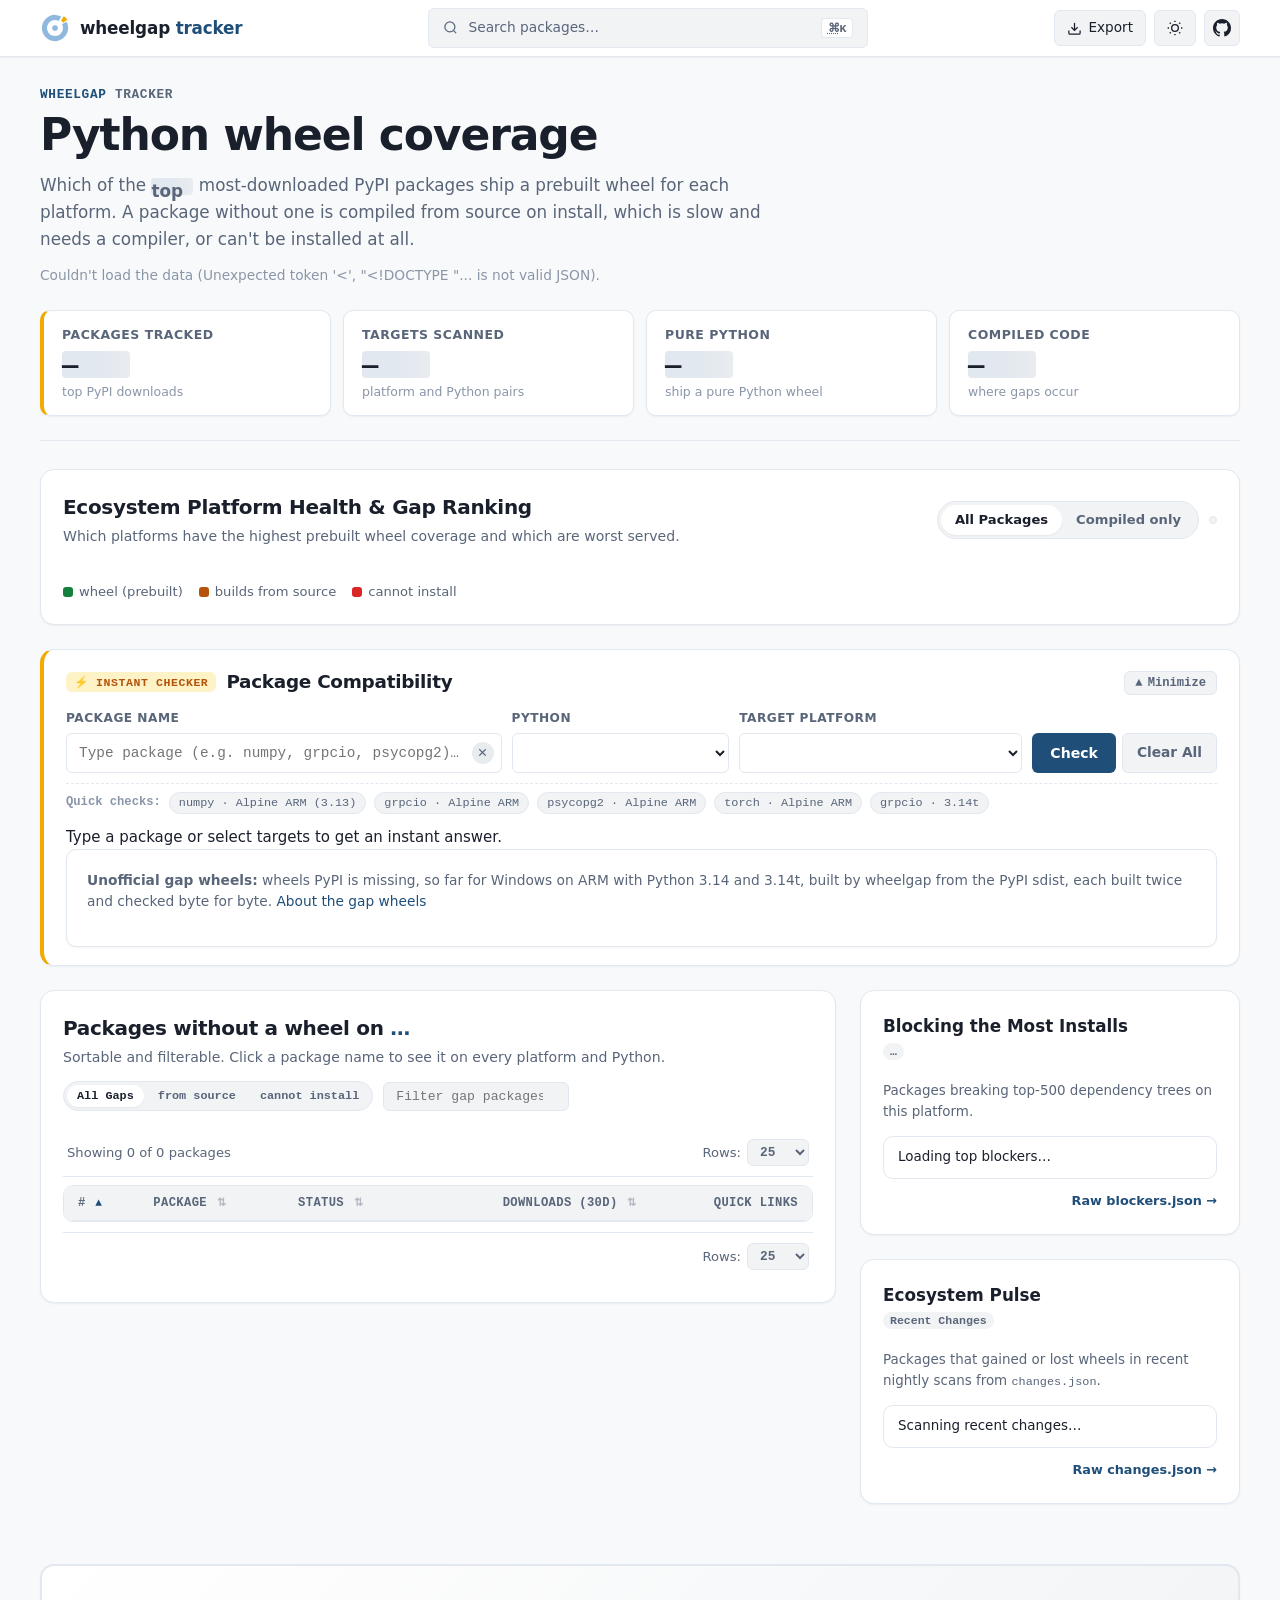
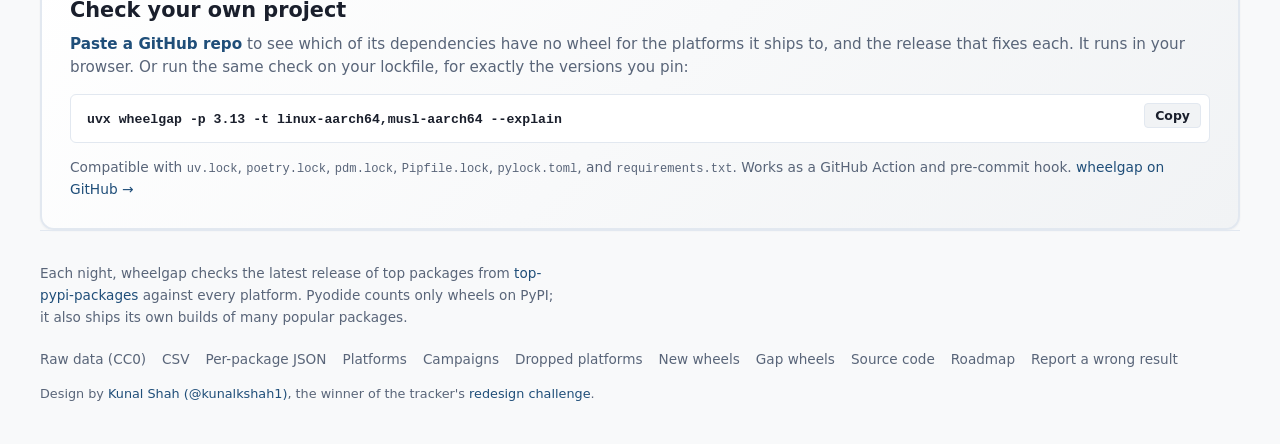
==== commit ac5de0b8: "feat: new wheels page and per-platform Atom feeds (#152) - Add scripts/build_new_wheels.py to publis" ====
--- a/site/index.html
+++ b/site/index.html
@@ -397,6 +397,7 @@
           <a href="platforms/">Platforms</a>
           <a href="campaigns/">Campaigns</a>
           <a href="drops/">Dropped platforms</a>
+          <a href="new/">New wheels</a>
           <a href="https://wheelgap.github.io/wheels/">Gap wheels</a>
           <a href="https://github.com/wheelgap/tracker">Source code</a>
           <a href="https://github.com/wheelgap/wheelgap/discussions/43">Roadmap</a>
--- a/site/home.css
+++ b/site/home.css
@@ -1864,6 +1864,21 @@
 }
 .spark circle {
   fill: var(--wheel);
+}
+.spark text.spark-label {
+  font: 600 0.65rem var(--mono);
+  fill: var(--text-muted);
+}
+.spark .spark-upgrade {
+  fill: var(--surface);
+  stroke: var(--amber);
+  stroke-width: 1.8;
+}
+.spark line.spark-upgrade-line {
+  stroke: var(--amber);
+  stroke-width: 1;
+  stroke-dasharray: 2 2;
+  opacity: 0.65;
 }
 
 /* ==========================================================================
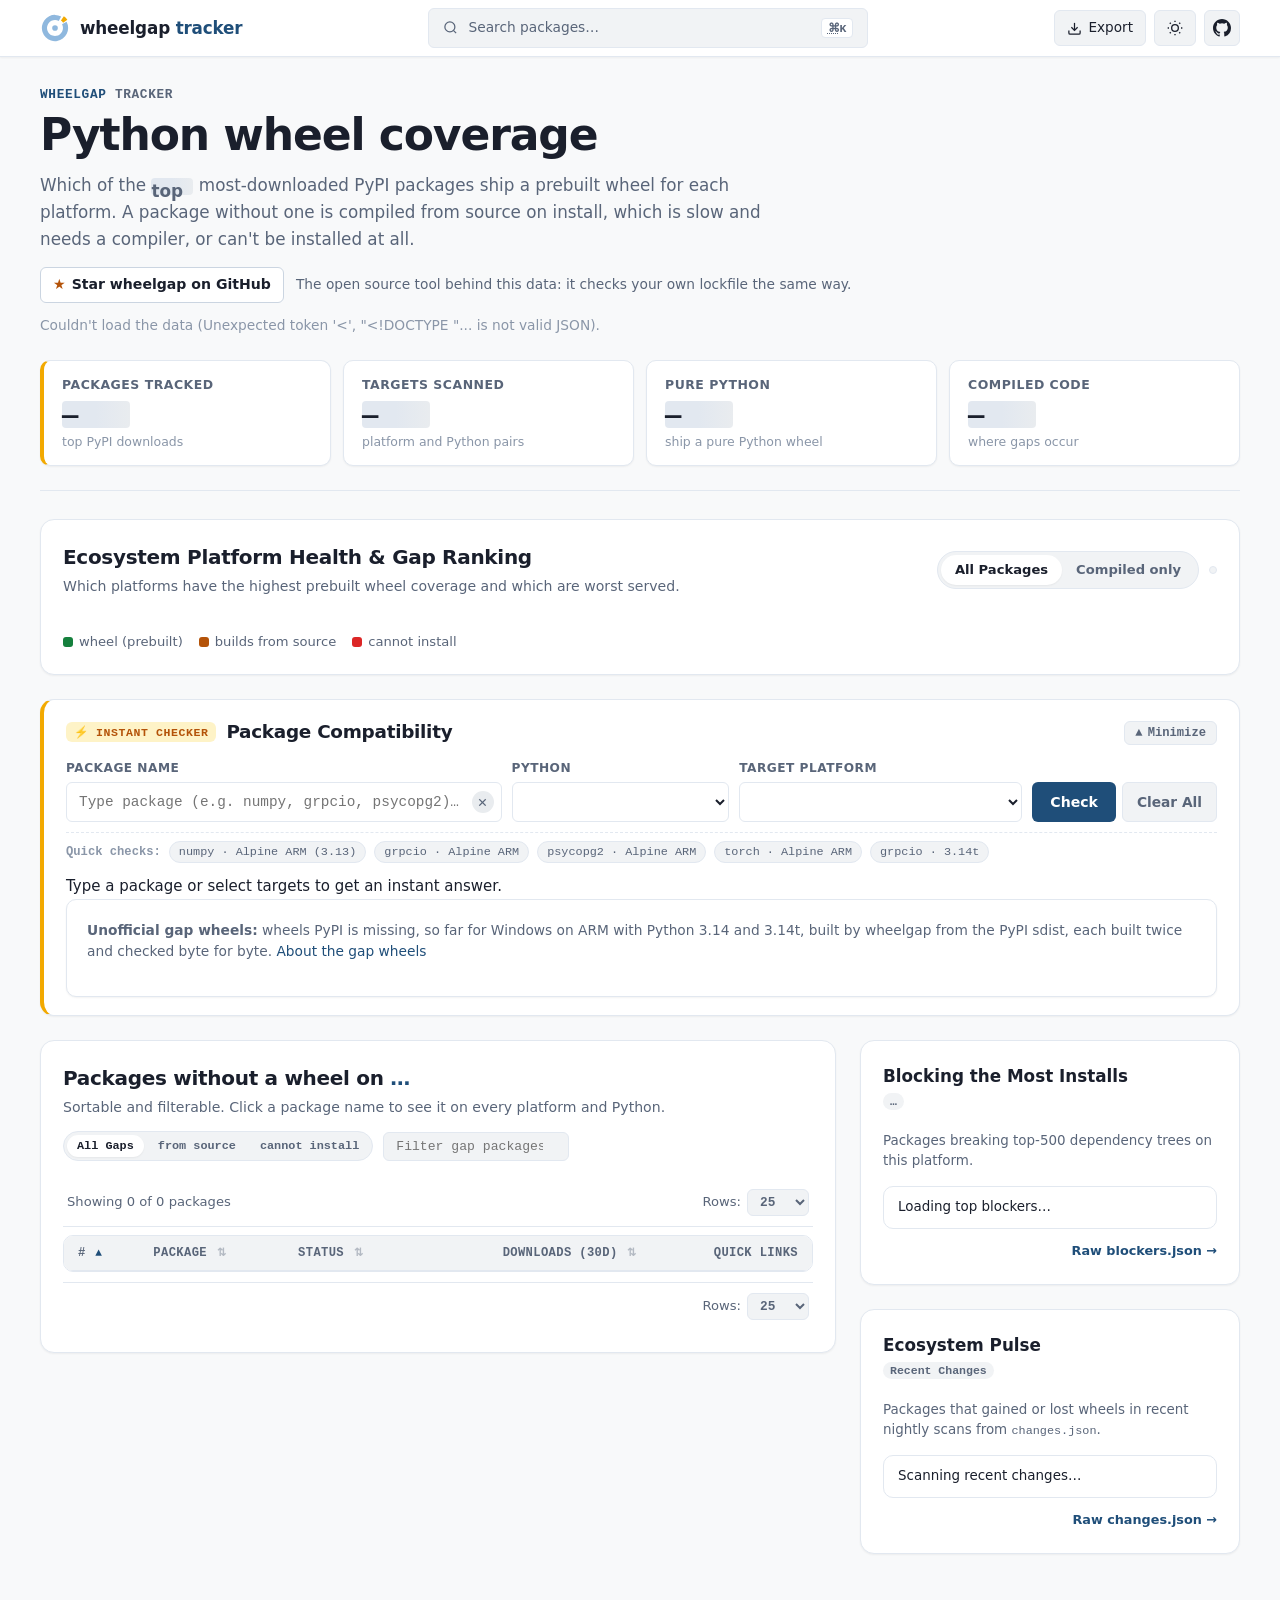
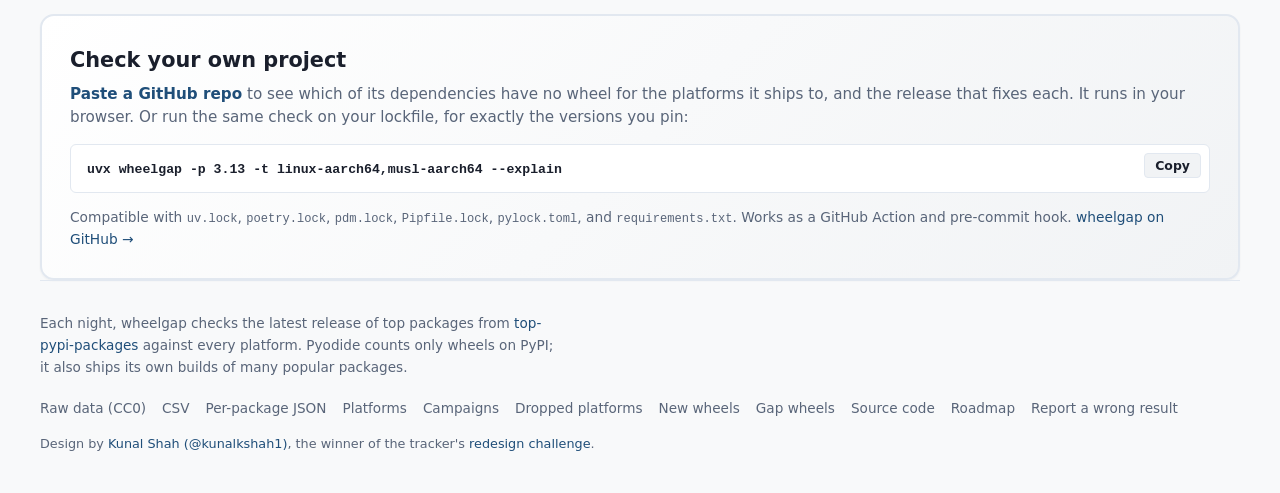
==== commit e961d35d: "Merge origin/main into feat/repo-checker-fix-dead-end-214 Two conflicts, both from appending: check." ====
--- a/site/index.html
+++ b/site/index.html
@@ -18,6 +18,52 @@
   <meta property="og:image:height" content="640">
   <meta property="og:image:alt" content="wheelgap tracker: wheel coverage for the 5,000 most downloaded PyPI packages, across 42 platforms and Pythons.">
   <meta name="twitter:card" content="summary_large_image">
+  <link rel="canonical" href="https://wheelgap.github.io/tracker/">
+  <link rel="alternate" type="application/atom+xml" title="New wheels" href="new.xml">
+  <link rel="alternate" type="application/atom+xml" title="Dropped platforms" href="drops.xml">
+  <script type="application/ld+json">
+  {
+    "@context": "https://schema.org",
+    "@type": "Dataset",
+    "name": "Python Wheel Coverage",
+    "description": "Which of the top 5,000 PyPI packages ship a prebuilt wheel for Linux ARM, Alpine, Windows on ARM, macOS, free-threaded Python and Pyodide. Updated nightly by wheelgap.",
+    "url": "https://wheelgap.github.io/tracker/",
+    "license": "https://creativecommons.org/publicdomain/zero/1.0/",
+    "isAccessibleForFree": true,
+    "creator": {
+      "@type": "Organization",
+      "name": "wheelgap",
+      "url": "https://github.com/wheelgap"
+    },
+    "keywords": [
+      "Python",
+      "PyPI",
+      "wheels",
+      "packaging",
+      "binary wheels",
+      "platform support",
+      "free-threaded Python",
+      "Pyodide"
+    ],
+    "distribution": [
+      {
+        "@type": "DataDownload",
+        "encodingFormat": "application/json",
+        "contentUrl": "https://wheelgap.github.io/tracker/data/coverage.json"
+      },
+      {
+        "@type": "DataDownload",
+        "encodingFormat": "text/csv",
+        "contentUrl": "https://wheelgap.github.io/tracker/data/coverage.csv"
+      },
+      {
+        "@type": "DataDownload",
+        "encodingFormat": "text/csv",
+        "contentUrl": "https://wheelgap.github.io/tracker/data/history.csv"
+      }
+    ]
+  }
+  </script>
 </head>
 <body>
   <!-- Accessibility skip link -->
@@ -55,7 +101,7 @@
           <span class="action-label">Export</span>
         </button>
 
-        <button class="action-btn" id="theme-toggle" type="button" title="Toggle dark/light theme" aria-label="Toggle theme">
+        <button class="action-btn" id="theme-toggle" type="button" title="Toggle dark/light theme" aria-label="Dark theme" aria-pressed="false">
           <svg id="theme-icon-sun" width="16" height="16" viewBox="0 0 24 24" fill="none" stroke="currentColor" stroke-width="2" aria-hidden="true">
             <circle cx="12" cy="12" r="5"/><line x1="12" y1="1" x2="12" y2="3"/><line x1="12" y1="21" x2="12" y2="23"/><line x1="4.22" y1="4.22" x2="5.64" y2="5.64"/><line x1="18.36" y1="18.36" x2="19.78" y2="19.78"/><line x1="1" y1="12" x2="3" y2="12"/><line x1="21" y1="12" x2="23" y2="12"/><line x1="4.22" y1="19.78" x2="5.64" y2="18.36"/><line x1="18.36" y1="5.64" x2="19.78" y2="4.22"/>
           </svg>
@@ -80,7 +126,9 @@
         <p class="eyebrow"><a href="https://github.com/wheelgap/wheelgap">wheelgap</a> tracker</p>
         <h1 class="hero-title">Python wheel coverage</h1>
         <p class="lede">Which of the <strong id="n-packages"><span class="skeleton-text">top</span></strong> most-downloaded PyPI packages ship a prebuilt wheel for each platform. A package without one is compiled from source on install, which is slow and needs a compiler, or can't be installed at all.</p>
+        <p class="hero-star"><a class="star-link" href="https://github.com/wheelgap/wheelgap"><span aria-hidden="true">★</span> Star wheelgap on GitHub</a> <span>The open source tool behind this data: it checks your own lockfile the same way.</span></p>
         <p class="meta" id="meta">Fetching scan data…</p>
+        <p class="meta" id="week-summary" hidden></p>
         <p class="meta agreement-banner" id="agreement" hidden></p>
       </div>
 
@@ -129,7 +177,7 @@
             </div>
 
             <!-- Python Version Tabs -->
-            <div class="tabs" role="tablist" aria-label="Python version selector" id="python-tabs">
+            <div class="tabs" role="radiogroup" aria-label="Python version" id="python-tabs">
               <!-- Dynamically populated -->
             </div>
           </div>
@@ -158,7 +206,7 @@
       <section class="panel-card omni-panel" id="omni-checker" aria-labelledby="omni-title">
         <div class="omni-header">
           <div class="omni-title-wrap">
-            <span class="omni-badge">⚡ Instant Checker</span>
+            <span class="omni-badge"><span aria-hidden="true">⚡</span> Instant Checker</span>
             <h2 id="omni-title" class="omni-title">Package Compatibility</h2>
           </div>
 
@@ -169,7 +217,7 @@
 
           <div class="omni-header-actions">
             <button type="button" class="omni-toggle-btn" id="omni-toggle-btn" aria-expanded="true" title="Minimize or expand instant checker controls">
-              <span id="omni-toggle-icon">▲</span> <span id="omni-toggle-text">Minimize</span>
+              <span id="omni-toggle-icon" aria-hidden="true">▲</span> <span id="omni-toggle-text">Minimize</span>
             </button>
           </div>
         </div>
@@ -180,9 +228,10 @@
             <div class="omni-field omni-pkg-field">
               <label for="search" class="omni-label">Package Name</label>
               <div class="autocomplete-wrapper">
-                <input id="search" placeholder="Type package (e.g. numpy, grpcio, psycopg2)…" autocomplete="off" spellcheck="false">
+                <input id="search" placeholder="Type package (e.g. numpy, grpcio, psycopg2)…" autocomplete="off" spellcheck="false" role="combobox" aria-autocomplete="list" aria-controls="search-autocomplete" aria-expanded="false">
                 <button type="button" class="search-clear-btn" id="search-clear-btn" aria-label="Clear package input" title="Clear input">✕</button>
-                <div class="autocomplete-menu" id="search-autocomplete" hidden></div>
+                <div class="autocomplete-menu" id="search-autocomplete" role="listbox" aria-label="Package suggestions" hidden></div>
+                <div class="visually-hidden" id="search-status" role="status" aria-live="polite"></div>
               </div>
             </div>
 
@@ -262,9 +311,9 @@
             <!-- Table Filter Toolbar -->
             <div class="filter-toolbar">
               <div class="status-filter-pills" role="radiogroup" aria-label="Filter by gap status">
-                <button type="button" class="pill-filter active" data-filter="all" aria-checked="true" id="filter-pill-all">All Gaps</button>
-                <button type="button" class="pill-filter pill-source" data-filter="source" aria-checked="false" id="filter-pill-source">from source</button>
-                <button type="button" class="pill-filter pill-missing" data-filter="missing" aria-checked="false" id="filter-pill-missing">cannot install</button>
+                <button type="button" class="pill-filter active" data-filter="all" role="radio" aria-checked="true" tabindex="0" id="filter-pill-all">All Gaps</button>
+                <button type="button" class="pill-filter pill-source" data-filter="source" role="radio" aria-checked="false" tabindex="-1" id="filter-pill-source">from source</button>
+                <button type="button" class="pill-filter pill-missing" data-filter="missing" role="radio" aria-checked="false" tabindex="-1" id="filter-pill-missing">cannot install</button>
               </div>
               <div class="table-search-box">
                 <input type="search" id="gaps-search" placeholder="Filter gap packages by name…" aria-label="Filter gap packages by name" autocomplete="off" spellcheck="false">
@@ -292,10 +341,10 @@
             <table class="packages-table" id="packages-table">
               <thead>
                 <tr>
-                  <th scope="col" class="th-rank sortable" data-sort="rank" aria-sort="ascending"># <span class="sort-icon">▲</span></th>
-                  <th scope="col" class="th-name sortable" data-sort="name">Package <span class="sort-icon">⇅</span></th>
-                  <th scope="col" class="th-status sortable" data-sort="status">Status <span class="sort-icon">⇅</span></th>
-                  <th scope="col" class="th-dl sortable" data-sort="downloads" style="text-align:right">Downloads (30d) <span class="sort-icon">⇅</span></th>
+                  <th scope="col" class="th-rank sortable" data-sort="rank" aria-sort="ascending"><button type="button"># <span class="sort-icon" aria-hidden="true">▲</span></button></th>
+                  <th scope="col" class="th-name sortable" data-sort="name"><button type="button">Package <span class="sort-icon" aria-hidden="true">⇅</span></button></th>
+                  <th scope="col" class="th-status sortable" data-sort="status"><button type="button">Status <span class="sort-icon" aria-hidden="true">⇅</span></button></th>
+                  <th scope="col" class="th-dl sortable" data-sort="downloads" style="text-align:right"><button type="button">Downloads (30d) <span class="sort-icon" aria-hidden="true">⇅</span></button></th>
                   <th scope="col" class="th-actions" style="text-align:right">Quick Links</th>
                 </tr>
               </thead>
@@ -415,12 +464,13 @@
         <svg class="cmd-search-icon" width="18" height="18" viewBox="0 0 24 24" fill="none" stroke="currentColor" stroke-width="2" aria-hidden="true">
           <circle cx="11" cy="11" r="8"/><line x1="21" y1="21" x2="16.65" y2="16.65"/>
         </svg>
-        <input class="cmd-input" id="cmd-input" type="search" placeholder="Type package name (e.g. numpy, torch, grpcio)…" autocomplete="off" spellcheck="false">
+        <input class="cmd-input" id="cmd-input" type="search" placeholder="Type package name (e.g. numpy, torch, grpcio)…" autocomplete="off" spellcheck="false" role="combobox" aria-label="Package name" aria-autocomplete="list" aria-controls="cmd-results" aria-expanded="false">
         <button class="cmd-close-btn" id="cmd-close" type="button" aria-label="Close search">Esc</button>
       </div>
-      <div class="cmd-results" id="cmd-results" role="listbox">
+      <div class="cmd-results" id="cmd-results" role="listbox" aria-label="Matching packages">
         <!-- Live autocomplete results -->
       </div>
+      <div class="visually-hidden" id="cmd-status" role="status" aria-live="polite"></div>
       <div class="cmd-footer">
         <span><kbd>↑</kbd><kbd>↓</kbd> Navigate</span>
         <span><kbd>↵</kbd> Inspect</span>
@@ -455,24 +505,31 @@
         <p class="modal-desc">Download current wheelgap scan data for your CI/CD pipelines, compliance reports, or architecture audits.</p>
         <div class="export-options">
           <button class="export-tile" id="btn-export-csv" type="button">
-            <span class="tile-icon">📊</span>
+            <span class="tile-icon" aria-hidden="true">📊</span>
             <div class="tile-content">
               <strong>Export Filtered Gap View (CSV)</strong>
               <span>Current platform, version, and filter view as a clean spreadsheet</span>
             </div>
           </button>
           <button class="export-tile" id="btn-export-json" type="button">
-            <span class="tile-icon">📄</span>
+            <span class="tile-icon" aria-hidden="true">📄</span>
             <div class="tile-content">
               <strong>Export Filtered Gap View (JSON)</strong>
               <span>Clean JSON formatted for automation or scripting</span>
             </div>
           </button>
-          <a class="export-tile" href="data/coverage.csv" download>
-            <span class="tile-icon">🌐</span>
+          <a class="export-tile" id="export-full-csv" href="data/coverage.csv" download>
+            <span class="tile-icon" aria-hidden="true">🌐</span>
             <div class="tile-content">
               <strong>Download Full Coverage CSV</strong>
               <span>Every package across every target (full dataset)</span>
+            </div>
+          </a>
+          <a class="export-tile" href="data/history.csv" download>
+            <span class="tile-icon" aria-hidden="true">📈</span>
+            <div class="tile-content">
+              <strong>Download Coverage History CSV</strong>
+              <span>One row per night and target</span>
             </div>
           </a>
         </div>
--- a/site/home.css
+++ b/site/home.css
@@ -373,10 +373,50 @@
   line-height: 1.6;
 }
 
+/* The one prominent link to the tool's repo, under the intro. It wraps on a phone. */
+.hero-star {
+  margin-top: 14px;
+  display: flex;
+  flex-wrap: wrap;
+  align-items: center;
+  gap: 8px 12px;
+  color: var(--text-muted);
+  font-size: 0.86rem;
+}
+.star-link {
+  display: inline-flex;
+  align-items: center;
+  gap: 6px;
+  padding: 6px 12px;
+  background: var(--surface);
+  border: 1px solid var(--line-strong);
+  border-radius: var(--radius-sm);
+  color: var(--text);
+  font-size: 0.88rem;
+  font-weight: 600;
+  white-space: nowrap;
+}
+.star-link:hover {
+  background: var(--surface-hover);
+  text-decoration: none;
+}
+.star-link:focus-visible {
+  outline: 2px solid var(--amber);
+  outline-offset: 2px;
+}
+.star-link span {
+  color: var(--amber-dark);
+}
+
 .meta {
   margin-top: 12px;
   color: var(--text-faint);
   font-size: 0.86rem;
+}
+
+/* The summary's links sit in faint text, so they're underlined rather than told apart by colour alone. */
+#week-summary a {
+  text-decoration: underline;
 }
 
 .agreement-banner {
@@ -517,7 +557,7 @@
 .tabs button:hover {
   color: var(--text);
 }
-.tabs button[aria-selected="true"] {
+.tabs button[aria-checked="true"] {
   background: var(--navy);
   color: #ffffff;
   box-shadow: var(--shadow-sm);
@@ -710,9 +750,10 @@
 }
 .omni-title-wrap {
   display: flex;
-  align-items: center;
-  gap: 10px;
-  flex-shrink: 0;
+  flex-wrap: wrap;
+  align-items: center;
+  gap: 6px 10px;
+  min-width: 0;
 }
 .omni-badge {
   font: 700 0.72rem var(--mono);
@@ -1229,6 +1270,10 @@
   align-items: start;
 }
 
+.content-split-grid>* {
+  min-width: 0;
+}
+
 @media (max-width: 960px) {
   .content-split-grid {
     grid-template-columns: 1fr;
@@ -1322,6 +1367,7 @@
 
 .pagination-controls {
   display: inline-flex;
+  flex-wrap: wrap;
   align-items: center;
   gap: 4px;
 }
@@ -1410,6 +1456,23 @@
 }
 .packages-table thead th.sortable:hover {
   color: var(--text);
+}
+.packages-table thead th.sortable button {
+  width: 100%;
+  padding: 0;
+  border: 0;
+  background: transparent;
+  color: inherit;
+  font: inherit;
+  text-align: inherit;
+  text-transform: inherit;
+  letter-spacing: inherit;
+  cursor: pointer;
+}
+.packages-table thead th.sortable button:focus-visible,
+.pill-filter:focus-visible {
+  outline: 2px solid var(--navy);
+  outline-offset: 3px;
 }
 .sort-icon {
   margin-left: 2px;
@@ -2211,6 +2274,24 @@
    ========================================================================== */
 
 @media (max-width: 640px) {
+  .topbar-inner {
+    padding: 0 12px;
+    gap: 8px;
+  }
+  
+  .topbar-actions {
+    gap: 6px;
+  }
+  
+  .logo-link {
+    gap: 8px;
+    font-size: 0.95rem;
+  }
+  
+  .verdict-text-block {
+    flex-basis: 100%;
+    min-width: 0;
+  }
   .hero {
     padding-top: 20px;
   }
@@ -2221,6 +2302,7 @@
     display: none;
   }
   .cmd-trigger {
+    flex: 0 0 36px;
     width: 36px;
     height: 36px;
     padding: 0;
@@ -2253,3 +2335,14 @@
 .spark-note:empty { display: none; }
 .spark-note { margin-top: 10px; }
 .footer-credit { margin: 14px 0 0; font-size: 0.8rem; color: var(--text-muted); }
+
+@media (prefers-reduced-motion: reduce) {
+  html {
+    scroll-behavior: auto;
+  }
+
+  *, *::before, *::after {
+    transition: none !important;
+    animation: none !important;
+  }
+}
